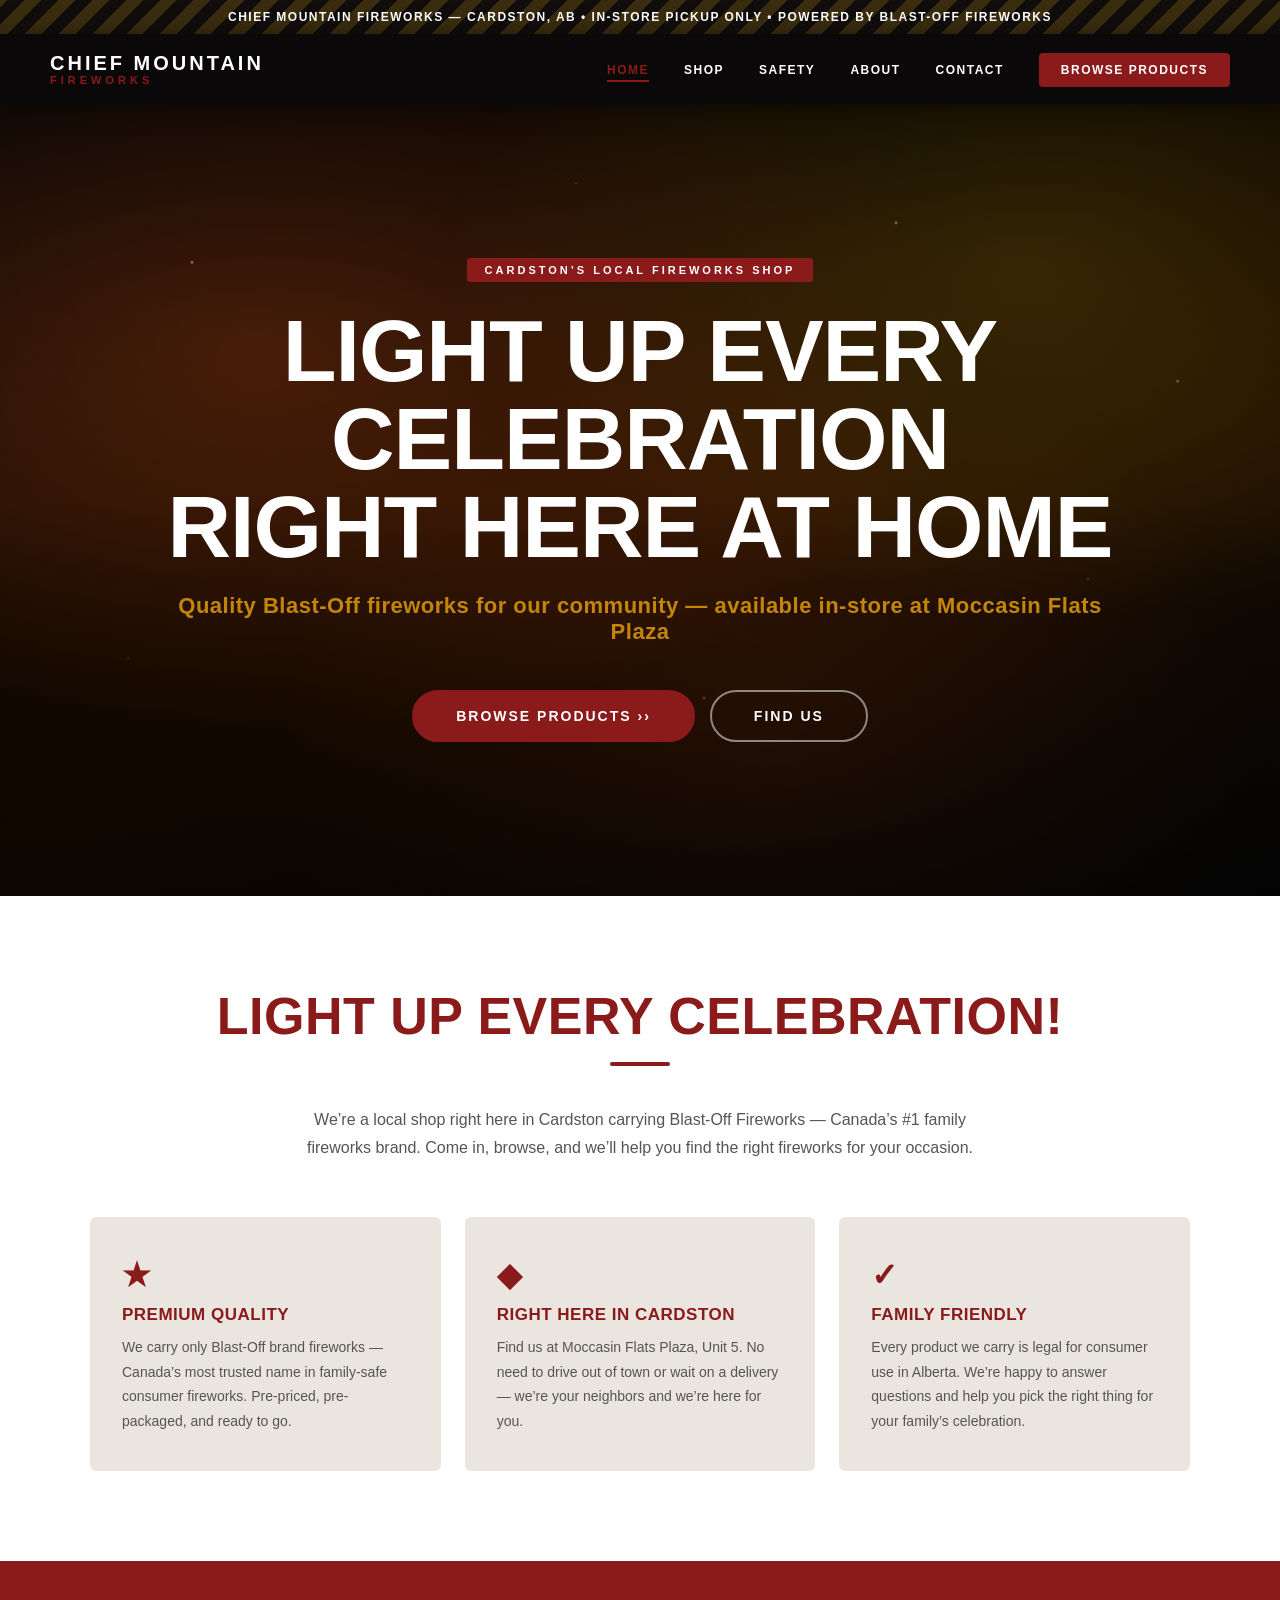
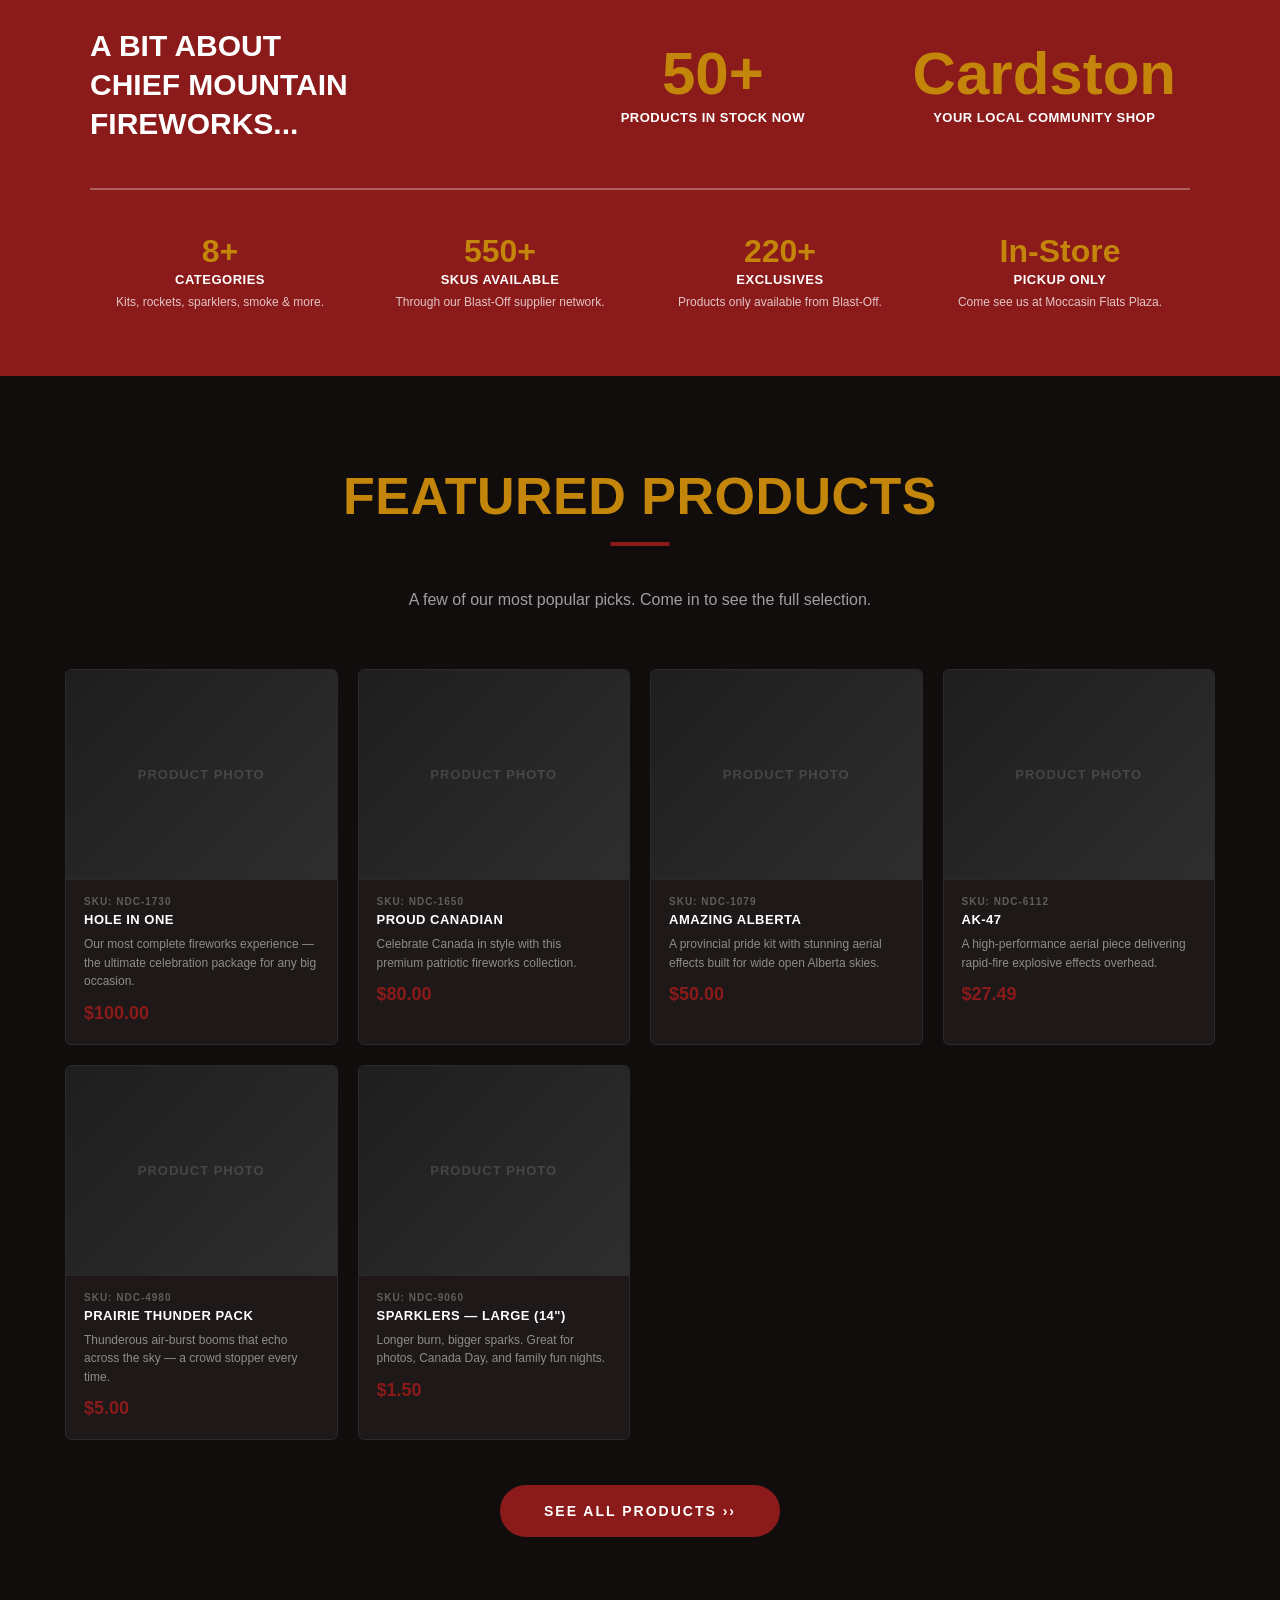
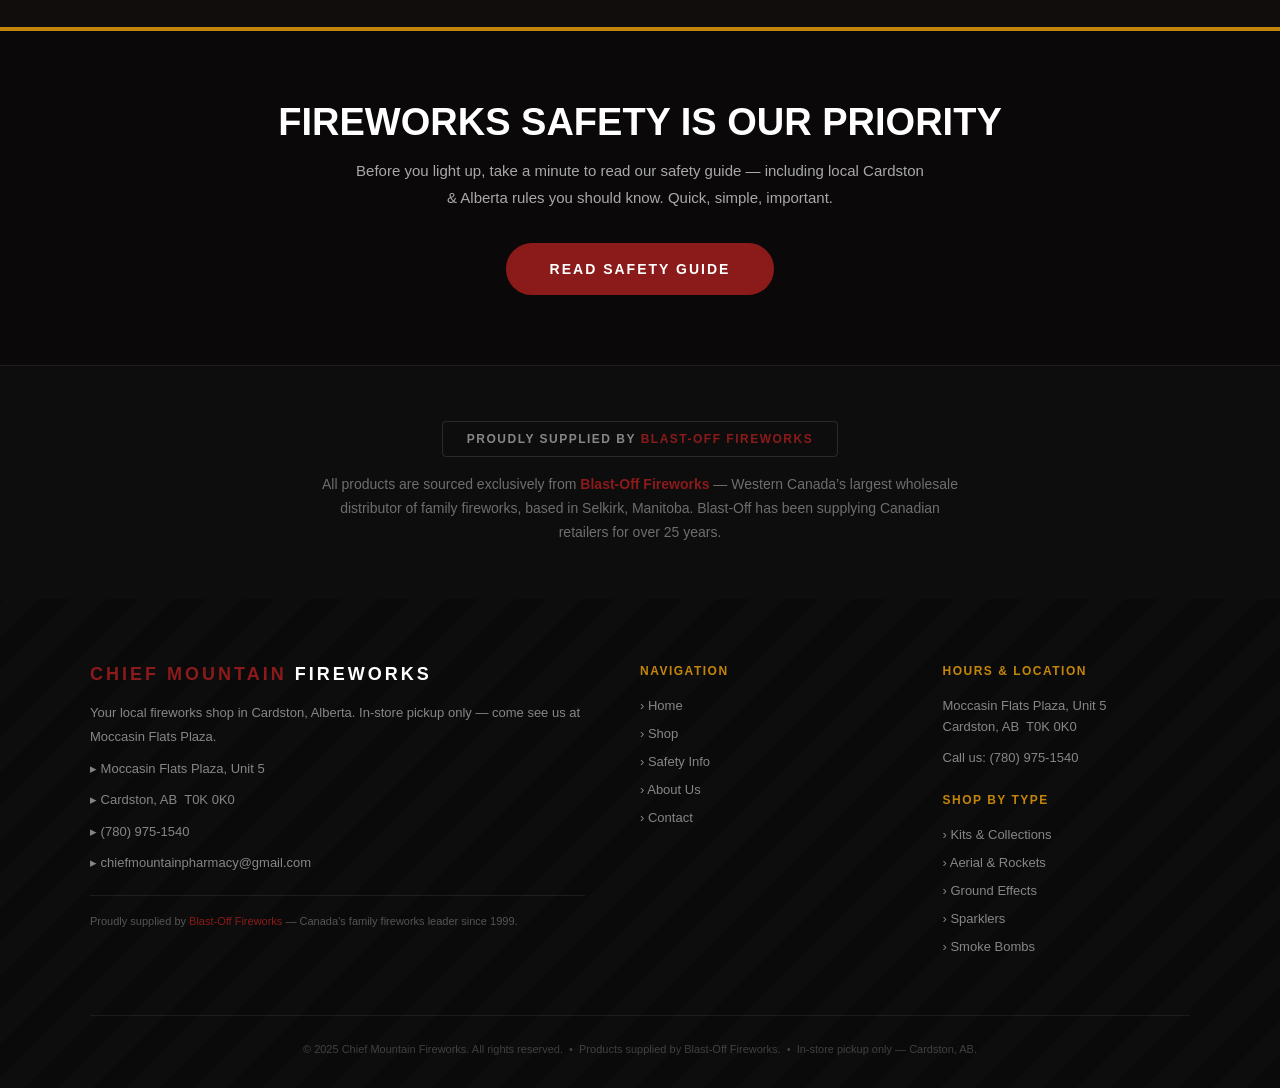
==== index.html @ e8ac5b17 "Add files via upload" ====
<!DOCTYPE html>
<html lang="en">
<head>
    <meta charset="UTF-8">
    <meta name="viewport" content="width=device-width, initial-scale=1.0">
    <title>Chief Mountain Fireworks &mdash; Cardston, AB</title>
    <link rel="stylesheet" href="style.css">
</head>
<body>

    <!-- ============================================================
         ANNOUNCEMENT BAR
         ============================================================ -->
    <div class="announcement-bar">
        Chief Mountain Fireworks &mdash; Cardston, AB &bull; In-Store Pickup Only &bull; Powered by Blast-Off Fireworks
    </div>

    <!-- ============================================================
         NAVIGATION
         ============================================================ -->
    <nav class="navbar">
        <a href="index.html" class="nav-logo">
            <span class="store-name">Chief Mountain</span>
            <span class="store-suffix">Fireworks</span>
        </a>
        <ul class="nav-links">
            <li><a href="index.html" class="active">Home</a></li>
            <li><a href="shop.html">Shop</a></li>
            <li><a href="safety.html">Safety</a></li>
            <li><a href="about.html">About</a></li>
            <li><a href="about.html#contact">Contact</a></li>
            <li><a href="shop.html" class="nav-cta">Browse Products</a></li>
        </ul>
        <button class="nav-hamburger" onclick="this.parentElement.querySelector('.nav-links').style.display = this.parentElement.querySelector('.nav-links').style.display === 'flex' ? 'none' : 'flex'">&#9776;</button>
    </nav>

    <!-- ============================================================
         HERO SECTION
         ============================================================ -->
    <section class="hero">
        <div class="hero-sparkles"></div>
        <div class="hero-content">
            <span class="hero-eyebrow">Cardston&rsquo;s Local Fireworks Shop</span>
            <h1>Light Up Every<br>Celebration<br>Right Here at Home</h1>
            <p class="subtitle">Quality Blast-Off fireworks for our community &mdash; available in-store at Moccasin Flats Plaza</p>
            <div class="hero-buttons">
                <a href="shop.html" class="btn-primary">Browse Products &rsaquo;&rsaquo;</a>
                <a href="about.html#contact" class="btn-outline">Find Us</a>
            </div>
        </div>
    </section>

    <!-- ============================================================
         FEATURES SECTION
         ============================================================ -->
    <section class="features">
        <h2 class="section-title orange">Light Up Every Celebration!</h2>
        <div class="divider-bar"></div>
        <p class="section-subtitle dark">
            We&rsquo;re a local shop right here in Cardston carrying Blast-Off Fireworks &mdash; Canada&rsquo;s #1 family fireworks brand.
            Come in, browse, and we&rsquo;ll help you find the right fireworks for your occasion.
        </p>
        <div class="features-grid">
            <div class="feature-card">
                <div class="feature-icon">&#9733;</div>
                <h3>Premium Quality</h3>
                <p>We carry only Blast-Off brand fireworks &mdash; Canada&rsquo;s most trusted name in family-safe consumer fireworks. Pre-priced, pre-packaged, and ready to go.</p>
            </div>
            <div class="feature-card">
                <div class="feature-icon">&#9670;</div>
                <h3>Right Here in Cardston</h3>
                <p>Find us at Moccasin Flats Plaza, Unit 5. No need to drive out of town or wait on a delivery &mdash; we&rsquo;re your neighbors and we&rsquo;re here for you.</p>
            </div>
            <div class="feature-card">
                <div class="feature-icon">&#10003;</div>
                <h3>Family Friendly</h3>
                <p>Every product we carry is legal for consumer use in Alberta. We&rsquo;re happy to answer questions and help you pick the right thing for your family&rsquo;s celebration.</p>
            </div>
        </div>
    </section>

    <!-- ============================================================
         STATS SECTION
         ============================================================ -->
    <section class="stats">
        <div class="stats-inner">
            <div class="stats-header">
                <h2>A bit about<br>Chief Mountain<br>Fireworks...</h2>
                <div class="stats-big">
                    <div class="number">50+</div>
                    <div class="label">Products In Stock Now</div>
                </div>
                <div class="stats-big">
                    <div class="number">Cardston</div>
                    <div class="label">Your Local Community Shop</div>
                </div>
            </div>
            <div class="stats-row">
                <div class="stat-item">
                    <div class="stat-number">8+</div>
                    <div class="stat-label">Categories</div>
                    <p>Kits, rockets, sparklers, smoke &amp; more.</p>
                </div>
                <div class="stat-item">
                    <div class="stat-number">550+</div>
                    <div class="stat-label">SKUs Available</div>
                    <p>Through our Blast-Off supplier network.</p>
                </div>
                <div class="stat-item">
                    <div class="stat-number">220+</div>
                    <div class="stat-label">Exclusives</div>
                    <p>Products only available from Blast-Off.</p>
                </div>
                <div class="stat-item">
                    <div class="stat-number">In-Store</div>
                    <div class="stat-label">Pickup Only</div>
                    <p>Come see us at Moccasin Flats Plaza.</p>
                </div>
            </div>
        </div>
    </section>

    <!-- ============================================================
         FEATURED PRODUCTS
         ============================================================ -->
    <section class="products-section">
        <h2 class="section-title yellow">Featured Products</h2>
        <div class="divider-bar" style="background: var(--orange);"></div>
        <p class="section-subtitle light">A few of our most popular picks. Come in to see the full selection.</p>

        <div class="products-grid">

            <div class="product-card">
                <div class="product-img-placeholder">Product Photo</div>
                <div class="product-info">
                    <div class="product-sku">SKU: NDC-1730</div>
                    <div class="product-name">Hole in One</div>
                    <div class="product-desc">Our most complete fireworks experience &mdash; the ultimate celebration package for any big occasion.</div>
                    <div class="product-price">$100.00</div>
                </div>
            </div>

            <div class="product-card">
                <div class="product-img-placeholder">Product Photo</div>
                <div class="product-info">
                    <div class="product-sku">SKU: NDC-1650</div>
                    <div class="product-name">Proud Canadian</div>
                    <div class="product-desc">Celebrate Canada in style with this premium patriotic fireworks collection.</div>
                    <div class="product-price">$80.00</div>
                </div>
            </div>

            <div class="product-card">
                <div class="product-img-placeholder">Product Photo</div>
                <div class="product-info">
                    <div class="product-sku">SKU: NDC-1079</div>
                    <div class="product-name">Amazing Alberta</div>
                    <div class="product-desc">A provincial pride kit with stunning aerial effects built for wide open Alberta skies.</div>
                    <div class="product-price">$50.00</div>
                </div>
            </div>

            <div class="product-card">
                <div class="product-img-placeholder">Product Photo</div>
                <div class="product-info">
                    <div class="product-sku">SKU: NDC-6112</div>
                    <div class="product-name">AK-47</div>
                    <div class="product-desc">A high-performance aerial piece delivering rapid-fire explosive effects overhead.</div>
                    <div class="product-price">$27.49</div>
                </div>
            </div>

            <div class="product-card">
                <div class="product-img-placeholder">Product Photo</div>
                <div class="product-info">
                    <div class="product-sku">SKU: NDC-4980</div>
                    <div class="product-name">Prairie Thunder Pack</div>
                    <div class="product-desc">Thunderous air-burst booms that echo across the sky &mdash; a crowd stopper every time.</div>
                    <div class="product-price">$5.00</div>
                </div>
            </div>

            <div class="product-card">
                <div class="product-img-placeholder">Product Photo</div>
                <div class="product-info">
                    <div class="product-sku">SKU: NDC-9060</div>
                    <div class="product-name">Sparklers &mdash; Large (14")</div>
                    <div class="product-desc">Longer burn, bigger sparks. Great for photos, Canada Day, and family fun nights.</div>
                    <div class="product-price">$1.50</div>
                </div>
            </div>

        </div>

        <a href="shop.html" class="btn-primary">See All Products &rsaquo;&rsaquo;</a>
    </section>

    <!-- ============================================================
         SAFETY STRIP
         ============================================================ -->
    <section class="safety-strip">
        <h2>Fireworks Safety Is Our Priority</h2>
        <p>Before you light up, take a minute to read our safety guide &mdash; including local Cardston &amp; Alberta rules you should know. Quick, simple, important.</p>
        <a href="safety.html" class="btn-primary">Read Safety Guide</a>
    </section>

    <!-- ============================================================
         SUPPLIER ATTRIBUTION
         ============================================================ -->
    <section class="supplier-section">
        <div class="supplier-badge">Proudly Supplied By <span>Blast-Off Fireworks</span></div>
        <p>
            All products are sourced exclusively from <a href="https://blastofffireworks.ca" target="_blank" rel="noopener">Blast-Off Fireworks</a> &mdash;
            Western Canada&rsquo;s largest wholesale distributor of family fireworks, based in Selkirk, Manitoba.
            Blast-Off has been supplying Canadian retailers for over 25 years.
        </p>
    </section>

    <!-- ============================================================
         FOOTER
         ============================================================ -->
    <footer>
        <div class="footer-grid">
            <div class="footer-brand">
                <a href="index.html" class="footer-logo"><span>Chief Mountain</span> Fireworks</a>
                <p>Your local fireworks shop in Cardston, Alberta. In-store pickup only &mdash; come see us at Moccasin Flats Plaza.</p>
                <p class="contact-line">&#x25B8; Moccasin Flats Plaza, Unit 5</p>
                <p class="contact-line">&#x25B8; Cardston, AB &nbsp;T0K 0K0</p>
                <p class="contact-line">&#x25B8; (780) 975-1540</p>
                <p class="contact-line">&#x25B8; chiefmountainpharmacy@gmail.com</p>
                <div class="footer-attribution">
                    Proudly supplied by <a href="https://blastofffireworks.ca" target="_blank" rel="noopener">Blast-Off Fireworks</a>
                    &mdash; Canada&rsquo;s family fireworks leader since 1999.
                </div>
            </div>
            <div class="footer-col">
                <h4>Navigation</h4>
                <ul>
                    <li><a href="index.html">&#x203A; Home</a></li>
                    <li><a href="shop.html">&#x203A; Shop</a></li>
                    <li><a href="safety.html">&#x203A; Safety Info</a></li>
                    <li><a href="about.html">&#x203A; About Us</a></li>
                    <li><a href="about.html#contact">&#x203A; Contact</a></li>
                </ul>
            </div>
            <div class="footer-col">
                <h4>Hours &amp; Location</h4>
                <p class="info-line">Moccasin Flats Plaza, Unit 5<br>Cardston, AB &nbsp;T0K 0K0</p>
                <p class="info-line" style="margin-top: 10px;">Call us: (780) 975-1540</p>
                <h4 style="margin-top: 24px;">Shop By Type</h4>
                <ul>
                    <li><a href="shop.html#kits">&#x203A; Kits &amp; Collections</a></li>
                    <li><a href="shop.html#aerials">&#x203A; Aerial &amp; Rockets</a></li>
                    <li><a href="shop.html#ground">&#x203A; Ground Effects</a></li>
                    <li><a href="shop.html#sparklers">&#x203A; Sparklers</a></li>
                    <li><a href="shop.html#smoke">&#x203A; Smoke Bombs</a></li>
                </ul>
            </div>
        </div>
        <div class="footer-bottom">
            &copy; 2025 Chief Mountain Fireworks. All rights reserved.
            &nbsp;&bull;&nbsp; Products supplied by Blast-Off Fireworks.
            &nbsp;&bull;&nbsp; In-store pickup only &mdash; Cardston, AB.
        </div>
    </footer>

</body>
</html>
---- style.css ----
/* ============================================
   FIREWORKS RETAIL WEBSITE — SHARED STYLES
   ============================================ */

* {
    margin: 0;
    padding: 0;
    box-sizing: border-box;
}

:root {
    --orange:      #8B1A1A;
    --orange-dark: #6B1414;
    --yellow:      #C4860A;
    --black:       #0A0808;
    --dark:        #110D0D;
    --dark-card:   #1E1818;
    --dark-mid:    #241C1C;
    --gray-light:  #EAE5DF;
    --gray-card:   #DDD8D0;
    --white:       #FFFFFF;
    --text-dark:   #222222;
    --text-muted:  rgba(255, 255, 255, 0.6);
}

body {
    font-family: 'Arial', 'Helvetica Neue', sans-serif;
    color: var(--text-dark);
    background: var(--white);
}

a { text-decoration: none; }

img { max-width: 100%; display: block; }


/* ============================================
   ANNOUNCEMENT BAR
   ============================================ */
.announcement-bar {
    background: var(--dark);
    background-image: repeating-linear-gradient(
        -45deg,
        transparent,
        transparent 12px,
        rgba(180, 140, 20, 0.25) 12px,
        rgba(180, 140, 20, 0.25) 24px
    );
    padding: 10px 20px;
    text-align: center;
    color: var(--white);
    font-size: 12px;
    font-weight: 700;
    letter-spacing: 1.5px;
    text-transform: uppercase;
}


/* ============================================
   NAVIGATION
   ============================================ */
.navbar {
    background: var(--black);
    padding: 18px 50px;
    display: flex;
    align-items: center;
    justify-content: space-between;
    position: sticky;
    top: 0;
    z-index: 1000;
    box-shadow: 0 2px 20px rgba(0,0,0,0.5);
}

.nav-logo {
    color: var(--white);
    font-size: 20px;
    font-weight: 900;
    letter-spacing: 3px;
    text-transform: uppercase;
    line-height: 1.1;
    display: flex;
    flex-direction: column;
}

.nav-logo .store-name   { color: var(--white); }
.nav-logo .store-suffix { color: var(--orange); font-size: 11px; letter-spacing: 4px; }

.nav-links {
    display: flex;
    list-style: none;
    gap: 35px;
    align-items: center;
}

.nav-links a {
    color: var(--white);
    font-size: 12px;
    font-weight: 700;
    letter-spacing: 1.5px;
    text-transform: uppercase;
    transition: color 0.2s;
    padding-bottom: 3px;
    border-bottom: 2px solid transparent;
}

.nav-links a:hover,
.nav-links a.active {
    color: var(--orange);
    border-bottom-color: var(--orange);
}

.nav-cta {
    background: var(--orange);
    color: var(--white) !important;
    padding: 10px 22px !important;
    border-radius: 4px !important;
    border-bottom: none !important;
}

.nav-cta:hover { background: var(--orange-dark); color: var(--white) !important; }

.nav-hamburger {
    display: none;
    color: var(--white);
    font-size: 24px;
    cursor: pointer;
    background: none;
    border: none;
}


/* ============================================
   HERO SECTION
   ============================================ */
.hero {
    min-height: 88vh;
    background:
        linear-gradient(to bottom, rgba(0,0,0,0.55) 0%, rgba(0,0,0,0.3) 50%, rgba(0,0,0,0.7) 100%),
        radial-gradient(ellipse at 20% 30%, rgba(232, 91, 27, 0.45) 0%, transparent 50%),
        radial-gradient(ellipse at 80% 20%, rgba(245, 197, 24, 0.3) 0%, transparent 40%),
        radial-gradient(ellipse at 60% 80%, rgba(232, 91, 27, 0.2) 0%, transparent 45%),
        linear-gradient(160deg, #0A0A0A 0%, #1f0e00 40%, #2a1200 60%, #0A0A0A 100%);
    display: flex;
    align-items: center;
    justify-content: center;
    text-align: center;
    padding: 80px 20px;
    position: relative;
    overflow: hidden;
}

.hero-sparkles {
    position: absolute;
    inset: 0;
    pointer-events: none;
    background-image:
        radial-gradient(circle 2px at 15% 20%, rgba(245,197,24,0.8) 0%, transparent 100%),
        radial-gradient(circle 1px at 30% 45%, rgba(255,255,255,0.6) 0%, transparent 100%),
        radial-gradient(circle 2px at 70% 15%, rgba(245,197,24,0.7) 0%, transparent 100%),
        radial-gradient(circle 1px at 85% 60%, rgba(255,255,255,0.5) 0%, transparent 100%),
        radial-gradient(circle 2px at 55% 75%, rgba(232,91,27,0.6) 0%, transparent 100%),
        radial-gradient(circle 1px at 10% 70%, rgba(245,197,24,0.5) 0%, transparent 100%),
        radial-gradient(circle 2px at 92% 35%, rgba(255,255,255,0.4) 0%, transparent 100%),
        radial-gradient(circle 1px at 45% 10%, rgba(232,91,27,0.7) 0%, transparent 100%);
}

.hero-content {
    position: relative;
    z-index: 1;
    max-width: 950px;
}

.hero-eyebrow {
    display: inline-block;
    background: var(--orange);
    color: var(--white);
    font-size: 11px;
    font-weight: 800;
    letter-spacing: 3px;
    text-transform: uppercase;
    padding: 6px 18px;
    border-radius: 3px;
    margin-bottom: 25px;
}

.hero-content h1 {
    font-size: clamp(38px, 8vw, 88px);
    font-weight: 900;
    color: var(--white);
    text-transform: uppercase;
    line-height: 1.0;
    letter-spacing: -1px;
    margin-bottom: 22px;
}

.hero-content .subtitle {
    font-size: clamp(16px, 2.5vw, 22px);
    color: var(--yellow);
    font-weight: 700;
    margin-bottom: 45px;
    letter-spacing: 0.5px;
}

.hero-buttons {
    display: flex;
    gap: 15px;
    justify-content: center;
    flex-wrap: wrap;
}

.btn-primary {
    display: inline-block;
    background: var(--orange);
    color: var(--white);
    padding: 16px 42px;
    border-radius: 50px;
    font-size: 14px;
    font-weight: 800;
    letter-spacing: 2px;
    text-transform: uppercase;
    transition: background 0.2s, transform 0.15s;
    border: 2px solid var(--orange);
}

.btn-primary:hover {
    background: var(--orange-dark);
    border-color: var(--orange-dark);
    transform: translateY(-2px);
}

.btn-outline {
    display: inline-block;
    background: transparent;
    color: var(--white);
    padding: 16px 42px;
    border-radius: 50px;
    border: 2px solid rgba(255,255,255,0.5);
    font-size: 14px;
    font-weight: 800;
    letter-spacing: 2px;
    text-transform: uppercase;
    transition: all 0.2s;
}

.btn-outline:hover {
    background: var(--white);
    color: var(--black);
    border-color: var(--white);
    transform: translateY(-2px);
}

.btn-outline-orange {
    display: inline-block;
    background: transparent;
    color: var(--orange);
    padding: 14px 36px;
    border-radius: 50px;
    border: 2px solid var(--orange);
    font-size: 14px;
    font-weight: 800;
    letter-spacing: 2px;
    text-transform: uppercase;
    transition: all 0.2s;
}

.btn-outline-orange:hover {
    background: var(--orange);
    color: var(--white);
    transform: translateY(-2px);
}


/* ============================================
   SECTION UTILITIES
   ============================================ */
.section-title {
    font-size: clamp(28px, 5vw, 52px);
    font-weight: 900;
    text-transform: uppercase;
    letter-spacing: 0.5px;
    margin-bottom: 14px;
}

.section-title.orange { color: var(--orange); }
.section-title.yellow { color: var(--yellow); }
.section-title.white  { color: var(--white); }

.section-subtitle {
    font-size: 16px;
    line-height: 1.75;
    max-width: 720px;
    margin: 0 auto 55px;
}

.section-subtitle.dark  { color: #555; }
.section-subtitle.light { color: var(--text-muted); }

.text-center { text-align: center; }

.divider-bar {
    width: 60px;
    height: 4px;
    background: var(--orange);
    margin: 16px auto 40px;
    border-radius: 2px;
}


/* ============================================
   FEATURES SECTION
   ============================================ */
.features {
    padding: 90px 50px;
    background: var(--white);
    text-align: center;
}

.features-grid {
    display: grid;
    grid-template-columns: repeat(auto-fit, minmax(280px, 1fr));
    gap: 24px;
    max-width: 1100px;
    margin: 0 auto;
}

.feature-card {
    background: var(--gray-light);
    border-radius: 6px;
    padding: 38px 32px;
    text-align: left;
    border-top: 4px solid transparent;
    transition: border-color 0.2s, transform 0.2s;
}

.feature-card:hover {
    border-top-color: var(--orange);
    transform: translateY(-4px);
}

.feature-icon {
    font-size: 32px;
    font-weight: 900;
    color: var(--orange);
    margin-bottom: 14px;
    line-height: 1;
}

.feature-card h3 {
    font-size: 17px;
    font-weight: 800;
    color: var(--orange);
    text-transform: uppercase;
    letter-spacing: 0.5px;
    margin-bottom: 10px;
}

.feature-card p {
    font-size: 14px;
    color: #555;
    line-height: 1.75;
}


/* ============================================
   STATS SECTION
   ============================================ */
.stats {
    background: var(--orange);
    padding: 65px 50px;
}

.stats-inner {
    max-width: 1100px;
    margin: 0 auto;
}

.stats-header {
    display: grid;
    grid-template-columns: 1.5fr 1fr 1fr;
    gap: 40px;
    align-items: center;
    margin-bottom: 45px;
    padding-bottom: 45px;
    border-bottom: 2px solid rgba(255,255,255,0.3);
}

.stats-header h2 {
    font-size: clamp(22px, 3vw, 30px);
    font-weight: 900;
    color: var(--white);
    text-transform: uppercase;
    line-height: 1.3;
}

.stats-big { text-align: center; }

.stats-big .number {
    font-size: clamp(40px, 5vw, 60px);
    font-weight: 900;
    color: var(--yellow);
    line-height: 1;
}

.stats-big .label {
    font-size: 13px;
    color: var(--white);
    font-weight: 600;
    margin-top: 6px;
    text-transform: uppercase;
    letter-spacing: 0.5px;
}

.stats-row {
    display: grid;
    grid-template-columns: repeat(4, 1fr);
    gap: 20px;
    text-align: center;
}

.stat-item .stat-number {
    font-size: clamp(22px, 3vw, 32px);
    font-weight: 900;
    color: var(--yellow);
    line-height: 1;
}

.stat-item .stat-label {
    font-size: 13px;
    color: var(--white);
    font-weight: 800;
    margin: 5px 0 6px;
    text-transform: uppercase;
    letter-spacing: 0.5px;
}

.stat-item p {
    font-size: 12px;
    color: rgba(255,255,255,0.75);
    line-height: 1.5;
}


/* ============================================
   PRODUCT CARDS (shared — home + shop)
   ============================================ */
.products-section {
    background: var(--dark);
    padding: 90px 50px;
    text-align: center;
}

.products-grid {
    display: grid;
    grid-template-columns: repeat(auto-fill, minmax(220px, 1fr));
    gap: 20px;
    max-width: 1150px;
    margin: 0 auto 45px;
    text-align: left;
}

.product-card {
    background: var(--dark-card);
    border-radius: 6px;
    overflow: hidden;
    border: 1px solid #2a2a2a;
    transition: transform 0.2s, border-color 0.2s;
}

.product-card:hover {
    transform: translateY(-5px);
    border-color: var(--orange);
}

.product-img-placeholder {
    height: 210px;
    background: linear-gradient(135deg, #1e1e1e 0%, #2e2e2e 100%);
    display: flex;
    align-items: center;
    justify-content: center;
    color: rgba(255,255,255,0.15);
    font-size: 13px;
    font-weight: 700;
    letter-spacing: 1px;
    text-transform: uppercase;
    border-bottom: 1px solid #2a2a2a;
}

/* When an actual <img> is inside a product card */
.product-card img {
    width: 100%;
    height: 210px;
    object-fit: cover;
}

.product-info {
    padding: 16px 18px 20px;
}

.product-sku {
    font-size: 10px;
    font-weight: 700;
    color: rgba(255,255,255,0.3);
    letter-spacing: 1px;
    text-transform: uppercase;
    margin-bottom: 5px;
}

.product-name {
    font-size: 13px;
    font-weight: 800;
    color: var(--white);
    text-transform: uppercase;
    letter-spacing: 0.5px;
    margin-bottom: 6px;
    line-height: 1.3;
}

.product-desc {
    font-size: 12px;
    color: rgba(255,255,255,0.5);
    margin-bottom: 12px;
    line-height: 1.55;
}

.product-price {
    font-size: 18px;
    font-weight: 900;
    color: var(--orange);
}

.product-tag {
    display: inline-block;
    background: var(--yellow);
    color: var(--black);
    font-size: 9px;
    font-weight: 800;
    letter-spacing: 1px;
    text-transform: uppercase;
    padding: 3px 8px;
    border-radius: 3px;
    margin-bottom: 8px;
}


/* ============================================
   CATEGORY FILTER (Shop page)
   ============================================ */
.shop-hero {
    background: var(--dark);
    padding: 60px 50px 40px;
    text-align: center;
    border-bottom: 3px solid var(--orange);
}

.category-tabs {
    display: flex;
    flex-wrap: wrap;
    gap: 10px;
    justify-content: center;
    padding: 30px 50px;
    background: var(--black);
    border-bottom: 1px solid #222;
}

.cat-tab {
    background: #1a1a1a;
    color: rgba(255,255,255,0.7);
    border: 1px solid #333;
    padding: 9px 22px;
    border-radius: 4px;
    font-size: 12px;
    font-weight: 700;
    letter-spacing: 1px;
    text-transform: uppercase;
    cursor: pointer;
    transition: all 0.2s;
}

.cat-tab:hover,
.cat-tab.active {
    background: var(--orange);
    color: var(--white);
    border-color: var(--orange);
}

.shop-grid-section {
    background: var(--dark);
    padding: 50px;
    min-height: 60vh;
}

.category-heading {
    color: var(--yellow);
    font-size: 18px;
    font-weight: 900;
    text-transform: uppercase;
    letter-spacing: 2px;
    margin-bottom: 24px;
    margin-top: 50px;
    padding-bottom: 10px;
    border-bottom: 2px solid #2a2a2a;
}

.category-heading:first-child { margin-top: 0; }

.stock-note {
    font-size: 11px;
    color: rgba(255,255,255,0.3);
    font-weight: 600;
    letter-spacing: 1px;
    text-transform: uppercase;
    margin-left: 12px;
}


/* ============================================
   SAFETY PAGE
   ============================================ */
.page-hero {
    background: var(--dark);
    padding: 70px 50px;
    text-align: center;
    border-bottom: 4px solid var(--yellow);
}

.safety-section {
    padding: 80px 50px;
    background: var(--white);
}

.safety-inner {
    max-width: 900px;
    margin: 0 auto;
}

.safety-intro {
    font-size: 17px;
    color: #444;
    line-height: 1.8;
    margin-bottom: 55px;
    text-align: center;
}

.safety-grid {
    display: grid;
    grid-template-columns: repeat(auto-fit, minmax(260px, 1fr));
    gap: 28px;
    margin-bottom: 55px;
}

.safety-card {
    border-left: 4px solid var(--orange);
    padding: 24px 24px 24px 28px;
    background: #fafafa;
    border-radius: 0 6px 6px 0;
}

.safety-card h3 {
    font-size: 16px;
    font-weight: 800;
    color: var(--orange);
    text-transform: uppercase;
    letter-spacing: 0.5px;
    margin-bottom: 10px;
}

.safety-card p,
.safety-card ul {
    font-size: 14px;
    color: #444;
    line-height: 1.75;
}

.safety-card ul {
    padding-left: 18px;
}

.safety-card ul li { margin-bottom: 5px; }

.warning-box {
    background: #fff3e0;
    border: 2px solid var(--orange);
    border-radius: 6px;
    padding: 28px 30px;
    margin-bottom: 40px;
}

.warning-box h3 {
    font-size: 16px;
    font-weight: 800;
    color: var(--orange);
    text-transform: uppercase;
    letter-spacing: 1px;
    margin-bottom: 12px;
}

.warning-box p, .warning-box ul {
    font-size: 14px;
    color: #333;
    line-height: 1.75;
}

.warning-box ul { padding-left: 18px; }
.warning-box ul li { margin-bottom: 5px; }

.supplier-credit-box {
    background: var(--dark);
    border-radius: 6px;
    padding: 30px;
    text-align: center;
    margin-top: 50px;
}

.supplier-credit-box p {
    color: rgba(255,255,255,0.6);
    font-size: 13px;
    line-height: 1.7;
}

.supplier-credit-box a {
    color: var(--orange);
    font-weight: 700;
}


/* ============================================
   ABOUT + CONTACT PAGE
   ============================================ */
.about-section {
    padding: 90px 50px;
    background: var(--white);
}

.about-inner {
    max-width: 1050px;
    margin: 0 auto;
}

.about-grid {
    display: grid;
    grid-template-columns: 1fr 1fr;
    gap: 70px;
    align-items: center;
    margin-bottom: 70px;
}

.about-text h2 {
    font-size: clamp(24px, 4vw, 38px);
    font-weight: 900;
    color: var(--orange);
    text-transform: uppercase;
    margin-bottom: 20px;
    line-height: 1.2;
}

.about-text p {
    font-size: 15px;
    color: #444;
    line-height: 1.85;
    margin-bottom: 16px;
}

.about-img-placeholder {
    height: 380px;
    background: linear-gradient(135deg, #111 0%, #1e1e1e 100%);
    border-radius: 8px;
    display: flex;
    align-items: center;
    justify-content: center;
    color: rgba(255,255,255,0.15);
    font-size: 13px;
    font-weight: 700;
    letter-spacing: 1px;
    text-transform: uppercase;
    text-align: center;
    padding: 20px;
}

.values-grid {
    display: grid;
    grid-template-columns: repeat(auto-fit, minmax(220px, 1fr));
    gap: 24px;
    margin-top: 20px;
}

.value-item {
    border-top: 3px solid var(--orange);
    padding-top: 20px;
}

.value-item h4 {
    font-size: 14px;
    font-weight: 800;
    color: var(--text-dark);
    text-transform: uppercase;
    letter-spacing: 0.5px;
    margin-bottom: 8px;
}

.value-item p {
    font-size: 13px;
    color: #666;
    line-height: 1.7;
}

/* Contact section */
.contact-section {
    padding: 90px 50px;
    background: var(--gray-light);
}

.contact-inner {
    max-width: 1050px;
    margin: 0 auto;
}

.contact-grid {
    display: grid;
    grid-template-columns: 1fr 1.3fr;
    gap: 70px;
}

.contact-info h2 {
    font-size: clamp(24px, 4vw, 36px);
    font-weight: 900;
    color: var(--orange);
    text-transform: uppercase;
    margin-bottom: 25px;
}

.contact-detail {
    margin-bottom: 22px;
}

.contact-detail .label {
    font-size: 11px;
    font-weight: 800;
    color: #888;
    text-transform: uppercase;
    letter-spacing: 1.5px;
    margin-bottom: 4px;
}

.contact-detail .value {
    font-size: 16px;
    font-weight: 700;
    color: var(--text-dark);
    line-height: 1.5;
}

.contact-form {
    background: var(--white);
    padding: 40px;
    border-radius: 8px;
    box-shadow: 0 4px 30px rgba(0,0,0,0.08);
}

.contact-form h3 {
    font-size: 20px;
    font-weight: 900;
    color: var(--text-dark);
    text-transform: uppercase;
    letter-spacing: 1px;
    margin-bottom: 28px;
}

.form-group {
    margin-bottom: 20px;
}

.form-group label {
    display: block;
    font-size: 12px;
    font-weight: 700;
    color: #555;
    text-transform: uppercase;
    letter-spacing: 1px;
    margin-bottom: 7px;
}

.form-group input,
.form-group select,
.form-group textarea {
    width: 100%;
    padding: 12px 16px;
    border: 1px solid #ddd;
    border-radius: 4px;
    font-size: 14px;
    font-family: inherit;
    color: var(--text-dark);
    transition: border-color 0.2s;
    background: #fafafa;
}

.form-group input:focus,
.form-group select:focus,
.form-group textarea:focus {
    outline: none;
    border-color: var(--orange);
    background: var(--white);
}

.form-group textarea { resize: vertical; min-height: 120px; }

.form-row {
    display: grid;
    grid-template-columns: 1fr 1fr;
    gap: 16px;
}

.form-submit {
    width: 100%;
    background: var(--orange);
    color: var(--white);
    border: none;
    padding: 15px;
    border-radius: 4px;
    font-size: 14px;
    font-weight: 800;
    letter-spacing: 2px;
    text-transform: uppercase;
    cursor: pointer;
    transition: background 0.2s;
}

.form-submit:hover { background: var(--orange-dark); }


/* ============================================
   SAFETY TEASER STRIP
   ============================================ */
.safety-strip {
    background: var(--black);
    padding: 70px 50px;
    text-align: center;
    border-top: 4px solid var(--yellow);
}

.safety-strip h2 {
    font-size: clamp(22px, 4vw, 38px);
    font-weight: 900;
    color: var(--white);
    text-transform: uppercase;
    margin-bottom: 14px;
}

.safety-strip p {
    font-size: 15px;
    color: rgba(255,255,255,0.65);
    max-width: 580px;
    margin: 0 auto 32px;
    line-height: 1.75;
}


/* ============================================
   SUPPLIER SECTION
   ============================================ */
.supplier-section {
    background: #0D0D0D;
    padding: 55px 50px;
    text-align: center;
    border-top: 1px solid #1e1e1e;
}

.supplier-section p {
    font-size: 14px;
    color: rgba(255,255,255,0.4);
    line-height: 1.7;
    max-width: 650px;
    margin: 0 auto;
}

.supplier-section a { color: var(--orange); font-weight: 700; }

.supplier-badge {
    display: inline-block;
    border: 1px solid rgba(255,255,255,0.12);
    padding: 10px 24px;
    border-radius: 4px;
    font-size: 12px;
    font-weight: 700;
    color: rgba(255,255,255,0.5);
    letter-spacing: 1.5px;
    text-transform: uppercase;
    margin-bottom: 16px;
}

.supplier-badge span { color: var(--orange); }


/* ============================================
   FOOTER
   ============================================ */
footer {
    background: #0A0A0A;
    background-image: repeating-linear-gradient(
        -45deg,
        transparent,
        transparent 24px,
        rgba(255,255,255,0.012) 24px,
        rgba(255,255,255,0.012) 48px
    );
    padding: 65px 50px 28px;
    color: var(--white);
}

.footer-grid {
    display: grid;
    grid-template-columns: 2fr 1fr 1fr;
    gap: 55px;
    max-width: 1100px;
    margin: 0 auto 50px;
}

.footer-logo {
    font-size: 18px;
    font-weight: 900;
    letter-spacing: 3px;
    text-transform: uppercase;
    margin-bottom: 16px;
    display: block;
    color: var(--white);
}

.footer-logo span { color: var(--orange); }

.footer-brand p {
    font-size: 13px;
    color: rgba(255,255,255,0.5);
    line-height: 1.85;
    margin-bottom: 8px;
}

.footer-brand .contact-line {
    font-size: 13px;
    color: rgba(255,255,255,0.5);
    margin-bottom: 7px;
}

.footer-attribution {
    font-size: 11px;
    color: rgba(255,255,255,0.3);
    border-top: 1px solid rgba(255,255,255,0.08);
    padding-top: 16px;
    margin-top: 20px;
    line-height: 1.7;
}

.footer-attribution a { color: var(--orange); }

.footer-col h4 {
    font-size: 12px;
    font-weight: 800;
    color: var(--yellow);
    text-transform: uppercase;
    letter-spacing: 1.5px;
    margin-bottom: 18px;
}

.footer-col ul { list-style: none; }

.footer-col ul li { margin-bottom: 10px; }

.footer-col ul li a {
    font-size: 13px;
    color: rgba(255,255,255,0.5);
    transition: color 0.2s;
}

.footer-col ul li a:hover { color: var(--orange); }

.footer-col .info-line {
    font-size: 13px;
    color: rgba(255,255,255,0.5);
    margin-bottom: 8px;
    line-height: 1.6;
}

.footer-bottom {
    text-align: center;
    font-size: 11px;
    color: rgba(255,255,255,0.22);
    border-top: 1px solid rgba(255,255,255,0.07);
    padding-top: 24px;
    max-width: 1100px;
    margin: 0 auto;
    line-height: 1.8;
}


/* ============================================
   RESPONSIVE
   ============================================ */
@media (max-width: 900px) {
    .navbar { padding: 16px 24px; }
    .nav-links { display: none; }
    .nav-hamburger { display: block; }

    .hero { min-height: 75vh; padding: 60px 24px; }

    .features { padding: 60px 24px; }

    .stats { padding: 50px 24px; }
    .stats-header { grid-template-columns: 1fr; text-align: center; }
    .stats-row { grid-template-columns: repeat(2, 1fr); }

    .products-section { padding: 60px 24px; }
    .products-grid { grid-template-columns: repeat(auto-fill, minmax(160px, 1fr)); }

    .shop-hero { padding: 50px 24px 30px; }
    .category-tabs { padding: 20px 24px; }
    .shop-grid-section { padding: 30px 24px; }

    .about-grid { grid-template-columns: 1fr; gap: 40px; }
    .about-img-placeholder { height: 260px; }
    .about-section { padding: 60px 24px; }

    .contact-grid { grid-template-columns: 1fr; gap: 40px; }
    .contact-section { padding: 60px 24px; }
    .form-row { grid-template-columns: 1fr; }

    .safety-section { padding: 60px 24px; }
    .page-hero { padding: 50px 24px; }

    .safety-strip { padding: 50px 24px; }
    .supplier-section { padding: 40px 24px; }

    footer { padding: 50px 24px 24px; }
    .footer-grid { grid-template-columns: 1fr; gap: 35px; }
}

@media (max-width: 480px) {
    .hero-content h1 { font-size: 34px; }
    .hero-buttons { flex-direction: column; align-items: center; }
    .products-grid { grid-template-columns: repeat(2, 1fr); gap: 12px; }
    .product-img-placeholder { height: 160px; }
}
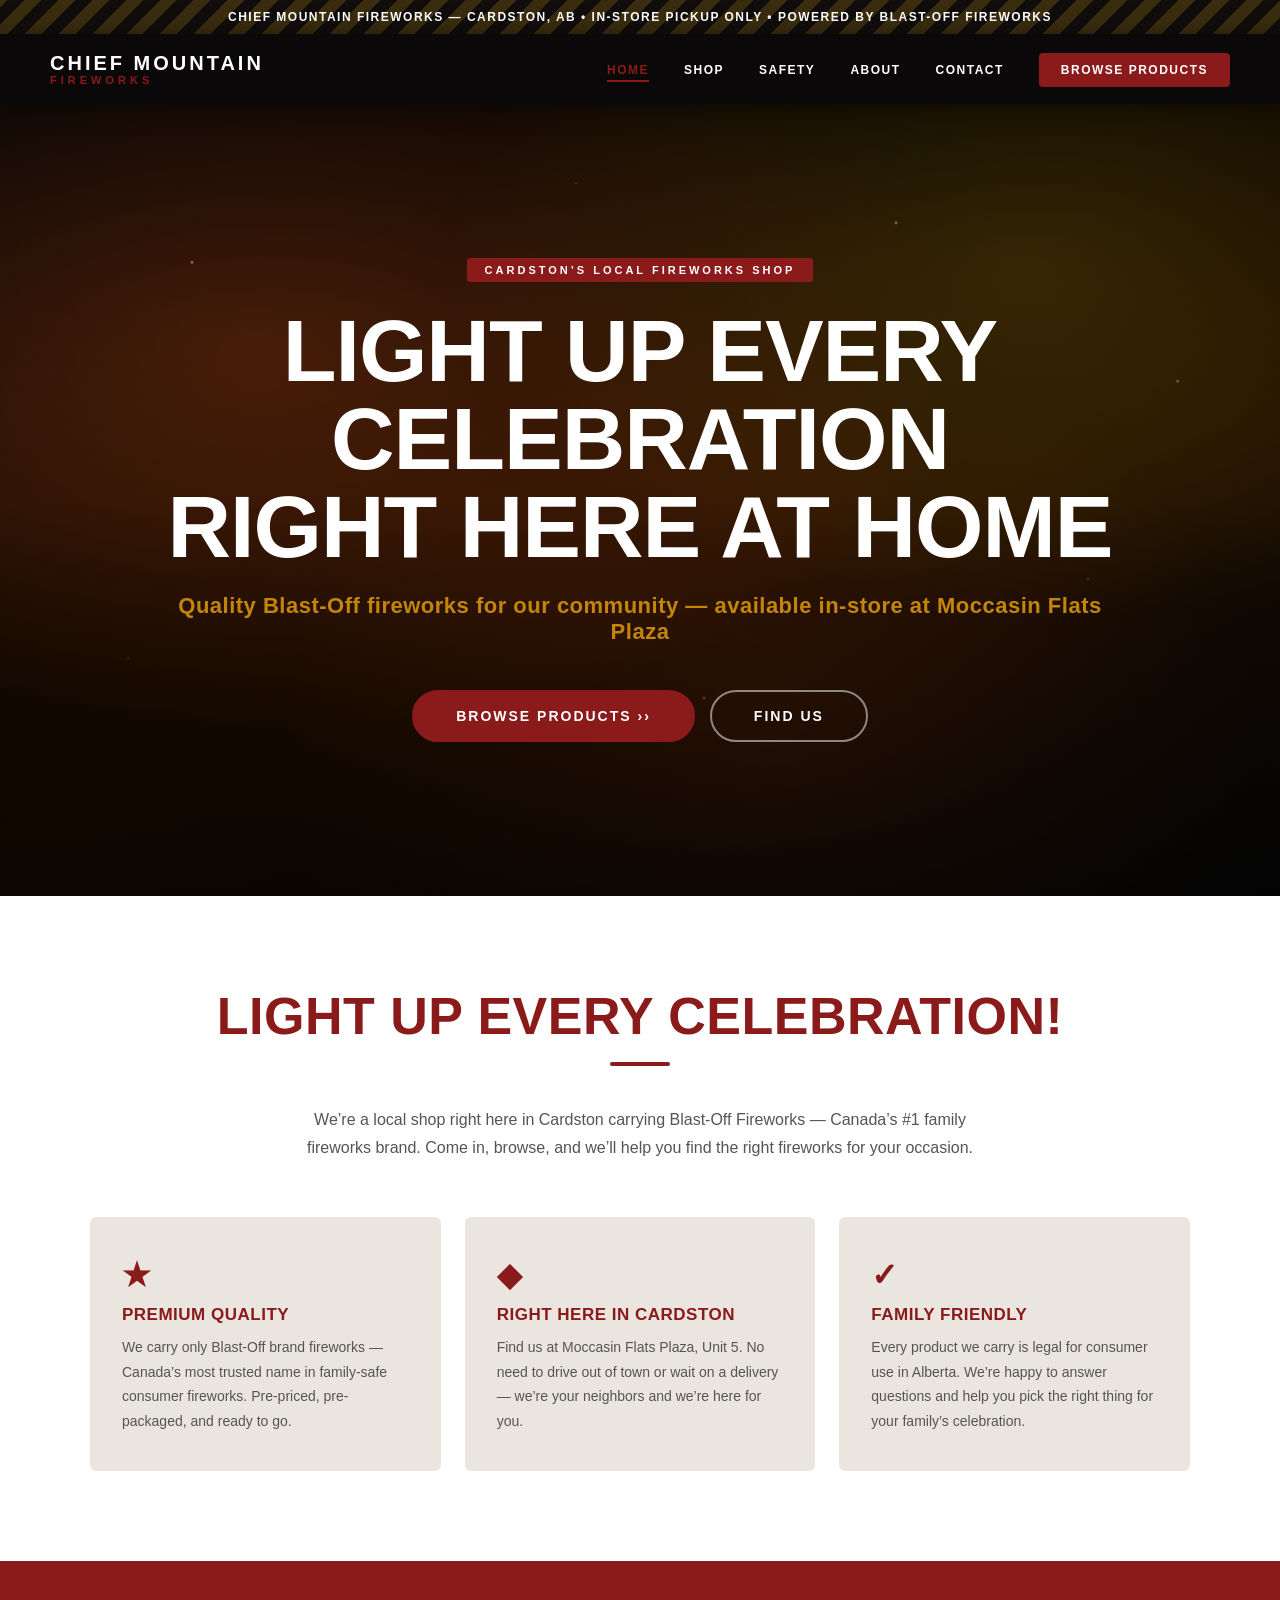
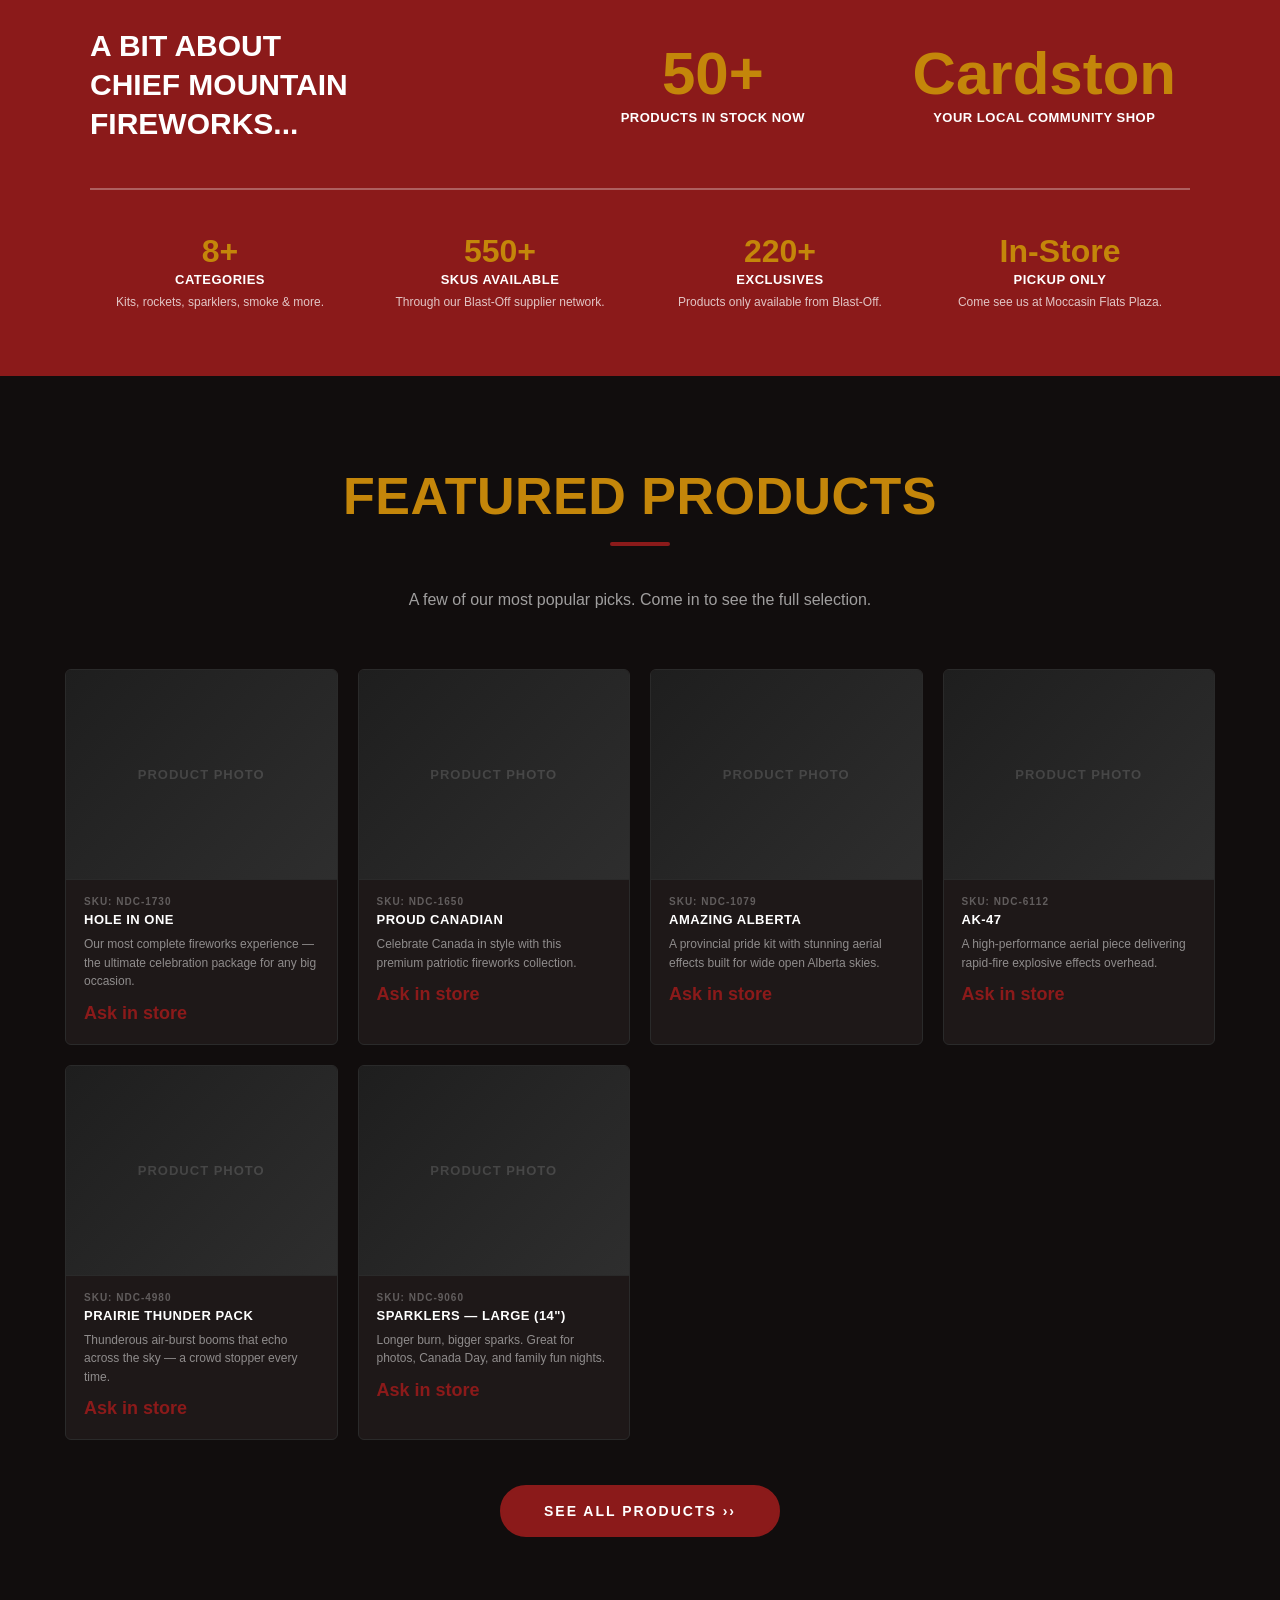
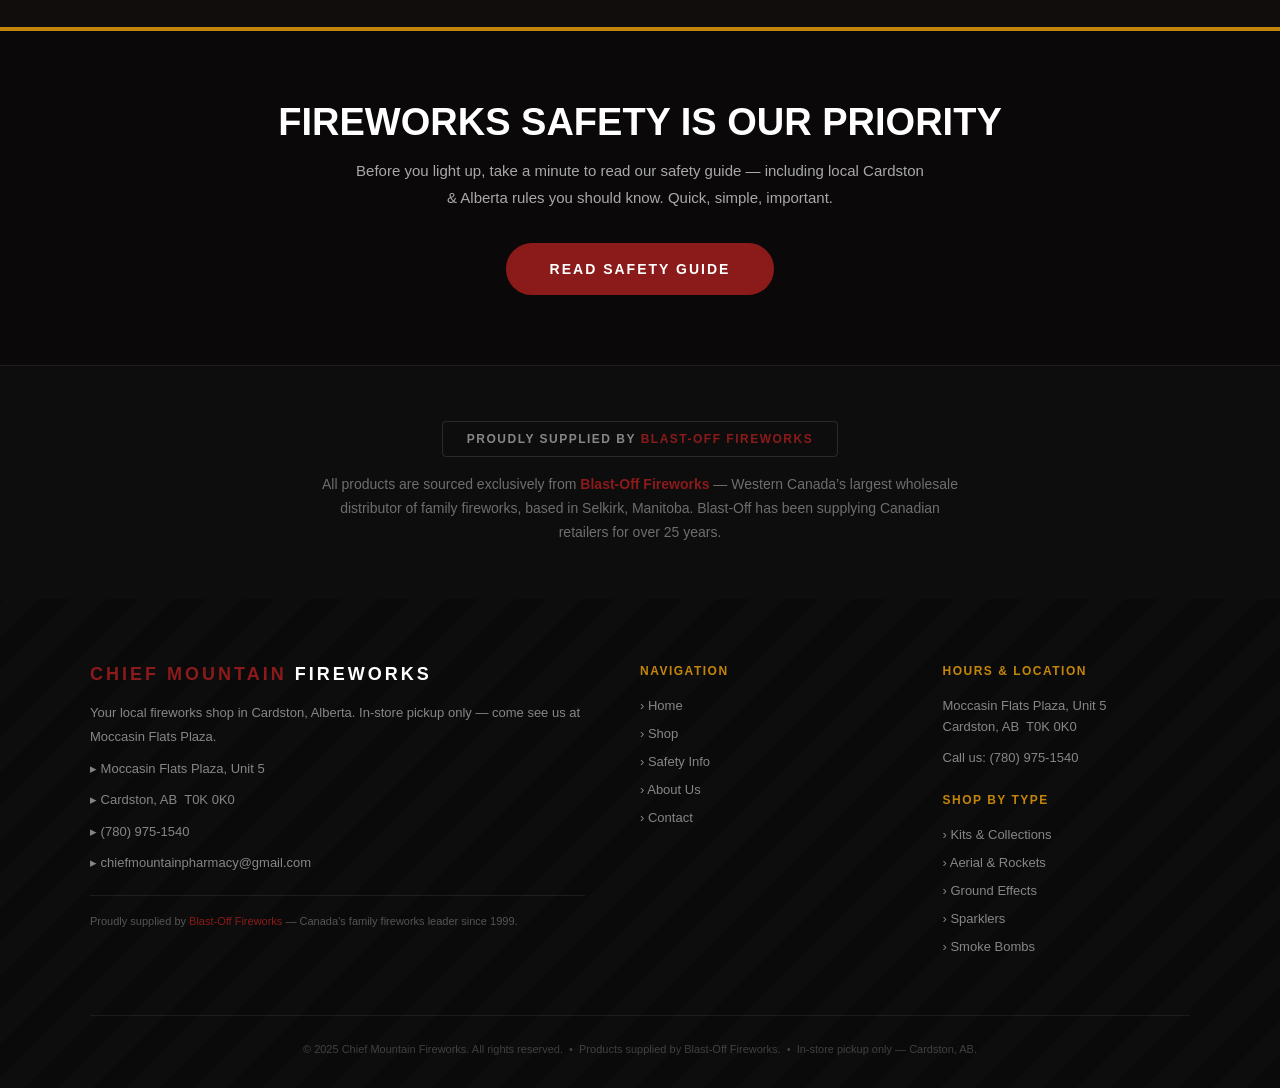
==== commit 71a53133: "Add files via upload" ====
--- a/index.html
+++ b/index.html
@@ -130,65 +130,65 @@
 
         <div class="products-grid">
 
-            <div class="product-card">
+            <a href="product.html?id=1730" class="product-card">
                 <div class="product-img-placeholder">Product Photo</div>
                 <div class="product-info">
                     <div class="product-sku">SKU: NDC-1730</div>
                     <div class="product-name">Hole in One</div>
                     <div class="product-desc">Our most complete fireworks experience &mdash; the ultimate celebration package for any big occasion.</div>
-                    <div class="product-price">$100.00</div>
-                </div>
-            </div>
-
-            <div class="product-card">
+                    <div class="product-price">Ask in store</div>
+                </div>
+            </a>
+
+            <a href="product.html?id=1650" class="product-card">
                 <div class="product-img-placeholder">Product Photo</div>
                 <div class="product-info">
                     <div class="product-sku">SKU: NDC-1650</div>
                     <div class="product-name">Proud Canadian</div>
                     <div class="product-desc">Celebrate Canada in style with this premium patriotic fireworks collection.</div>
-                    <div class="product-price">$80.00</div>
-                </div>
-            </div>
-
-            <div class="product-card">
+                    <div class="product-price">Ask in store</div>
+                </div>
+            </a>
+
+            <a href="product.html?id=1079" class="product-card">
                 <div class="product-img-placeholder">Product Photo</div>
                 <div class="product-info">
                     <div class="product-sku">SKU: NDC-1079</div>
                     <div class="product-name">Amazing Alberta</div>
                     <div class="product-desc">A provincial pride kit with stunning aerial effects built for wide open Alberta skies.</div>
-                    <div class="product-price">$50.00</div>
-                </div>
-            </div>
-
-            <div class="product-card">
+                    <div class="product-price">Ask in store</div>
+                </div>
+            </a>
+
+            <a href="product.html?id=6112" class="product-card">
                 <div class="product-img-placeholder">Product Photo</div>
                 <div class="product-info">
                     <div class="product-sku">SKU: NDC-6112</div>
                     <div class="product-name">AK-47</div>
                     <div class="product-desc">A high-performance aerial piece delivering rapid-fire explosive effects overhead.</div>
-                    <div class="product-price">$27.49</div>
-                </div>
-            </div>
-
-            <div class="product-card">
+                    <div class="product-price">Ask in store</div>
+                </div>
+            </a>
+
+            <a href="product.html?id=4980" class="product-card">
                 <div class="product-img-placeholder">Product Photo</div>
                 <div class="product-info">
                     <div class="product-sku">SKU: NDC-4980</div>
                     <div class="product-name">Prairie Thunder Pack</div>
                     <div class="product-desc">Thunderous air-burst booms that echo across the sky &mdash; a crowd stopper every time.</div>
-                    <div class="product-price">$5.00</div>
-                </div>
-            </div>
-
-            <div class="product-card">
+                    <div class="product-price">Ask in store</div>
+                </div>
+            </a>
+
+            <a href="product.html?id=9060" class="product-card">
                 <div class="product-img-placeholder">Product Photo</div>
                 <div class="product-info">
                     <div class="product-sku">SKU: NDC-9060</div>
                     <div class="product-name">Sparklers &mdash; Large (14")</div>
                     <div class="product-desc">Longer burn, bigger sparks. Great for photos, Canada Day, and family fun nights.</div>
-                    <div class="product-price">$1.50</div>
-                </div>
-            </div>
+                    <div class="product-price">Ask in store</div>
+                </div>
+            </a>
 
         </div>
 
--- a/style.css
+++ b/style.css
@@ -990,6 +990,166 @@
 
 
 /* ============================================
+   PRODUCT DETAIL PAGE
+   ============================================ */
+.product-detail-section {
+    padding: 60px 50px;
+    background: var(--dark);
+    min-height: 70vh;
+}
+
+.product-detail-inner {
+    max-width: 1050px;
+    margin: 0 auto;
+}
+
+.back-link {
+    display: inline-block;
+    color: var(--orange);
+    font-size: 13px;
+    font-weight: 700;
+    letter-spacing: 1px;
+    text-transform: uppercase;
+    margin-bottom: 40px;
+    text-decoration: none;
+    transition: color 0.2s;
+}
+
+.back-link:hover { color: var(--yellow); }
+
+.product-detail-grid {
+    display: grid;
+    grid-template-columns: 1fr 1.5fr;
+    gap: 60px;
+    align-items: start;
+}
+
+.product-detail-img {
+    background: linear-gradient(135deg, #1e1818 0%, #2a1e1e 100%);
+    border-radius: 8px;
+    aspect-ratio: 1;
+    display: flex;
+    align-items: center;
+    justify-content: center;
+    color: rgba(255,255,255,0.15);
+    font-size: 13px;
+    font-weight: 700;
+    letter-spacing: 1px;
+    text-transform: uppercase;
+    text-align: center;
+    padding: 30px;
+    border: 1px solid #2a2a2a;
+}
+
+.product-detail-img img {
+    width: 100%;
+    height: 100%;
+    object-fit: contain;
+    border-radius: 8px;
+}
+
+.product-detail-info .category-badge {
+    display: inline-block;
+    background: rgba(255,255,255,0.08);
+    color: rgba(255,255,255,0.5);
+    font-size: 11px;
+    font-weight: 700;
+    letter-spacing: 1.5px;
+    text-transform: uppercase;
+    padding: 5px 12px;
+    border-radius: 3px;
+    margin-bottom: 16px;
+    margin-right: 8px;
+}
+
+.stock-badge {
+    display: inline-block;
+    font-size: 11px;
+    font-weight: 800;
+    letter-spacing: 1.5px;
+    text-transform: uppercase;
+    padding: 5px 12px;
+    border-radius: 3px;
+    margin-bottom: 16px;
+}
+
+.stock-badge.in-stock     { background: rgba(50,150,50,0.2);  color: #6fcf6f; }
+.stock-badge.limited      { background: rgba(196,134,10,0.2); color: var(--yellow); }
+.stock-badge.out-of-stock { background: rgba(100,100,100,0.2); color: rgba(255,255,255,0.3); }
+
+.product-detail-name {
+    font-size: clamp(24px, 4vw, 42px);
+    font-weight: 900;
+    color: var(--white);
+    text-transform: uppercase;
+    line-height: 1.1;
+    margin-bottom: 20px;
+    letter-spacing: -0.5px;
+}
+
+.product-detail-desc {
+    font-size: 16px;
+    color: rgba(255,255,255,0.65);
+    line-height: 1.85;
+    margin-bottom: 28px;
+    padding-bottom: 28px;
+    border-bottom: 1px solid #2a2a2a;
+}
+
+.product-meta { margin-bottom: 28px; }
+
+.product-meta-row {
+    display: flex;
+    gap: 14px;
+    align-items: center;
+    margin-bottom: 10px;
+}
+
+.product-meta-label {
+    font-size: 11px;
+    font-weight: 800;
+    color: rgba(255,255,255,0.3);
+    letter-spacing: 1.5px;
+    text-transform: uppercase;
+    width: 50px;
+    flex-shrink: 0;
+}
+
+.product-meta-value {
+    font-size: 13px;
+    font-weight: 700;
+    color: rgba(255,255,255,0.55);
+    font-family: 'Courier New', monospace;
+}
+
+.product-in-store-note {
+    background: rgba(139, 26, 26, 0.15);
+    border: 1px solid rgba(139, 26, 26, 0.5);
+    border-radius: 6px;
+    padding: 20px 22px;
+    font-size: 14px;
+    color: rgba(255,255,255,0.65);
+    line-height: 1.75;
+}
+
+.product-in-store-note strong { color: var(--orange); }
+
+/* Make product cards work as anchor tags */
+a.product-card {
+    display: block;
+    color: inherit;
+    text-decoration: none;
+    cursor: pointer;
+}
+
+@media (max-width: 768px) {
+    .product-detail-section { padding: 40px 24px; }
+    .product-detail-grid { grid-template-columns: 1fr; gap: 30px; }
+    .product-detail-img { aspect-ratio: unset; height: 260px; }
+}
+
+
+/* ============================================
    FOOTER
    ============================================ */
 footer {
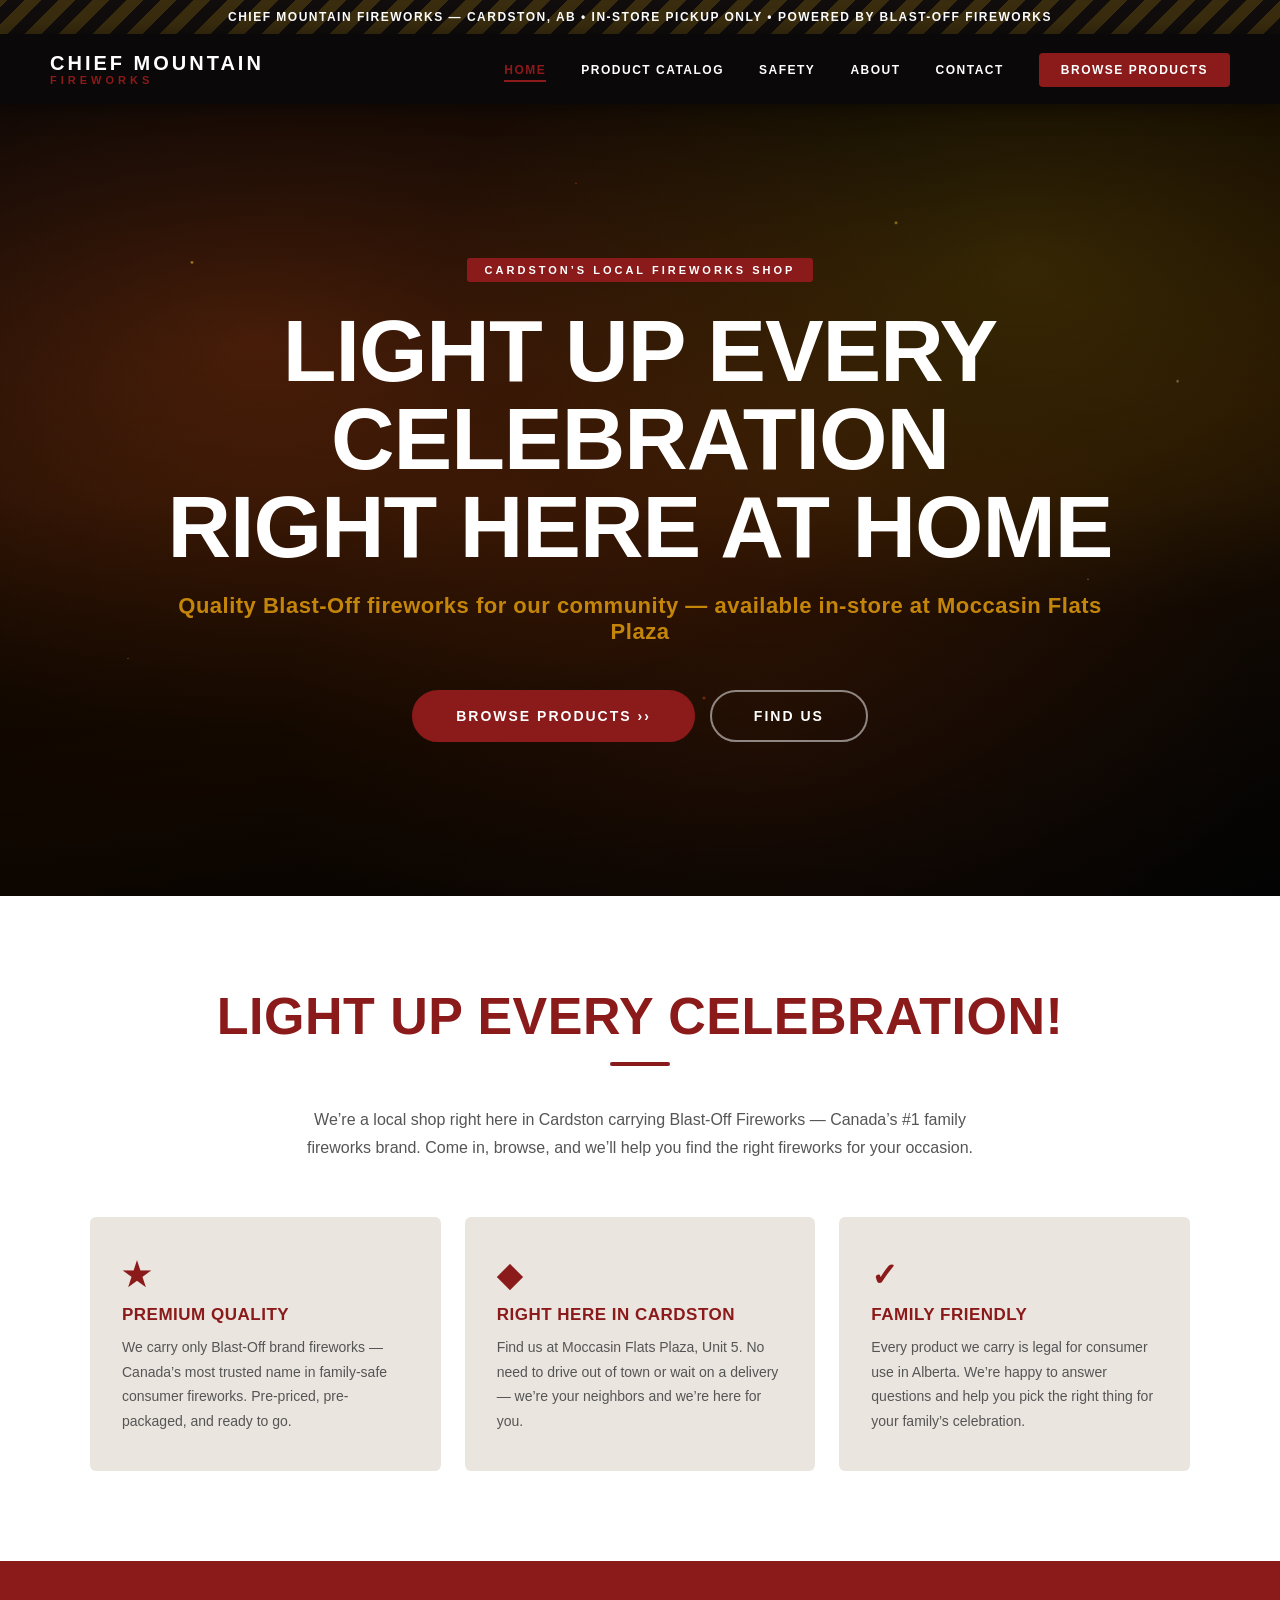
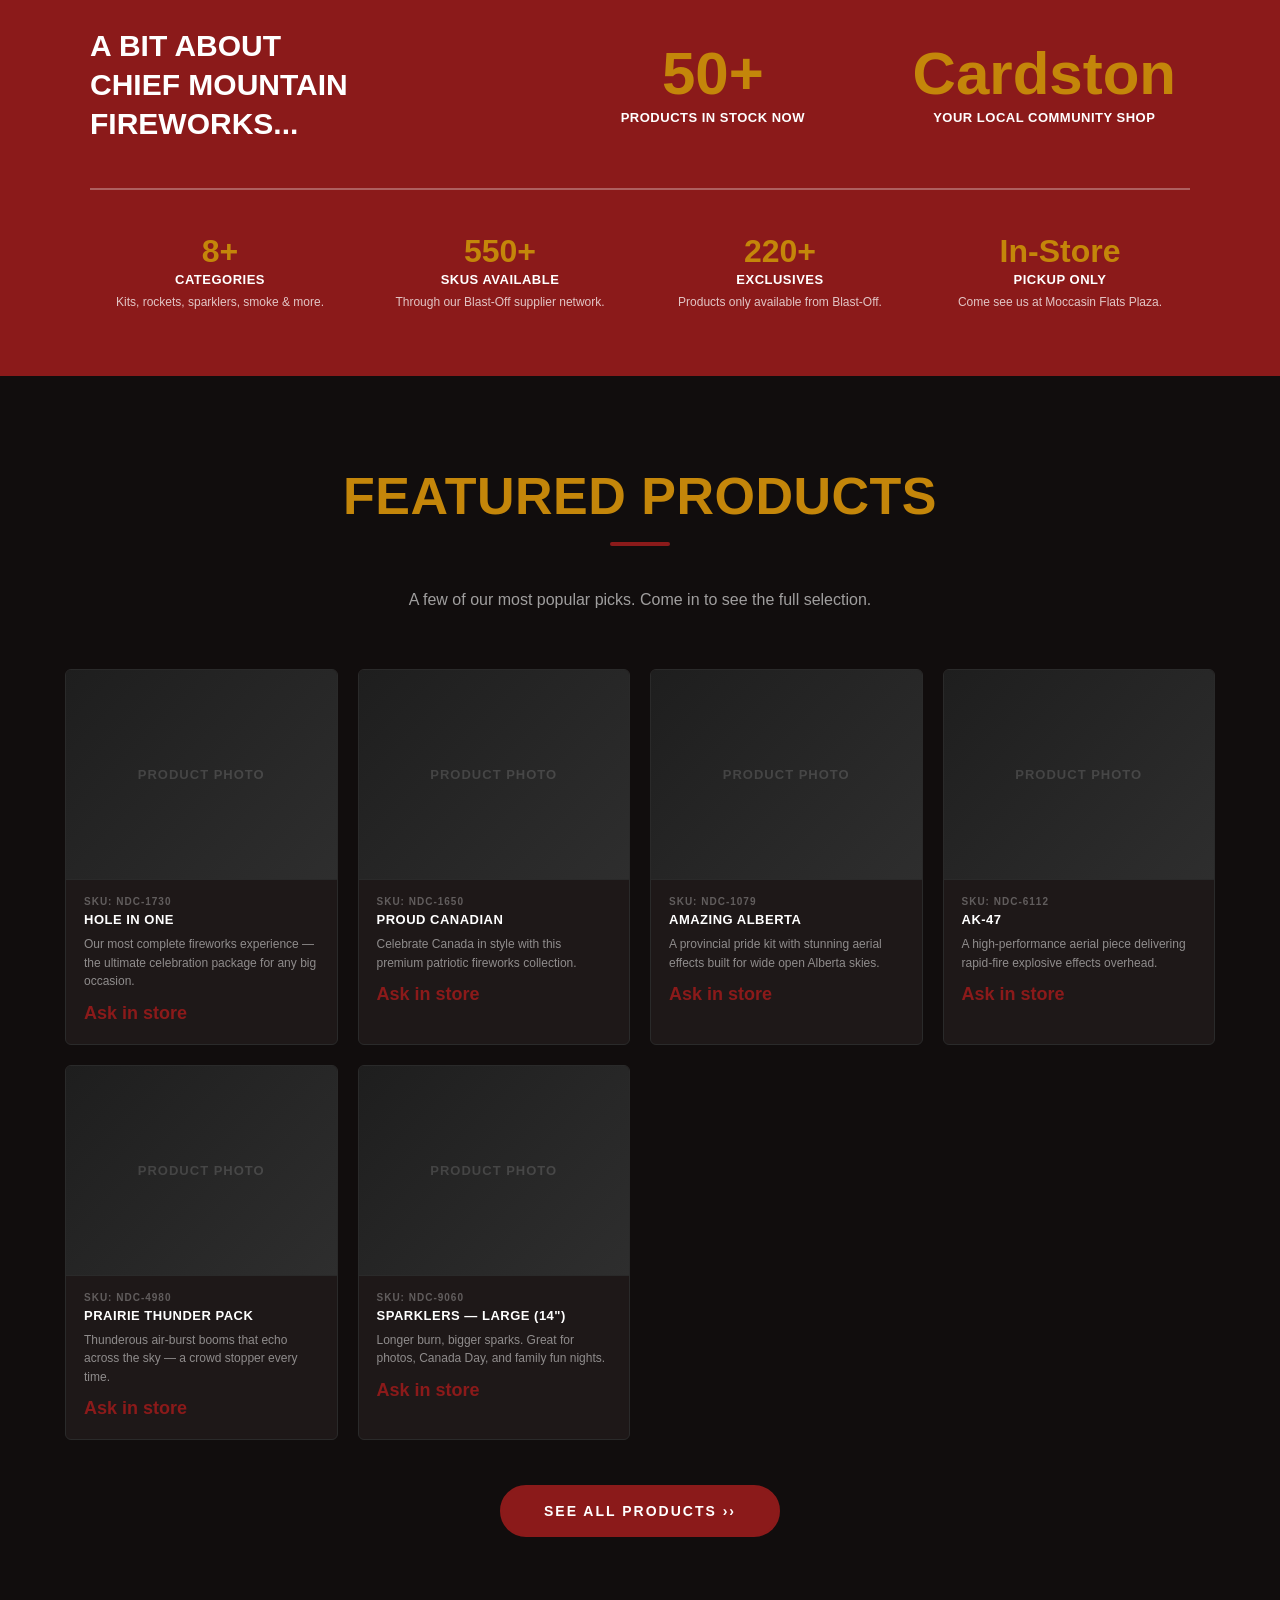
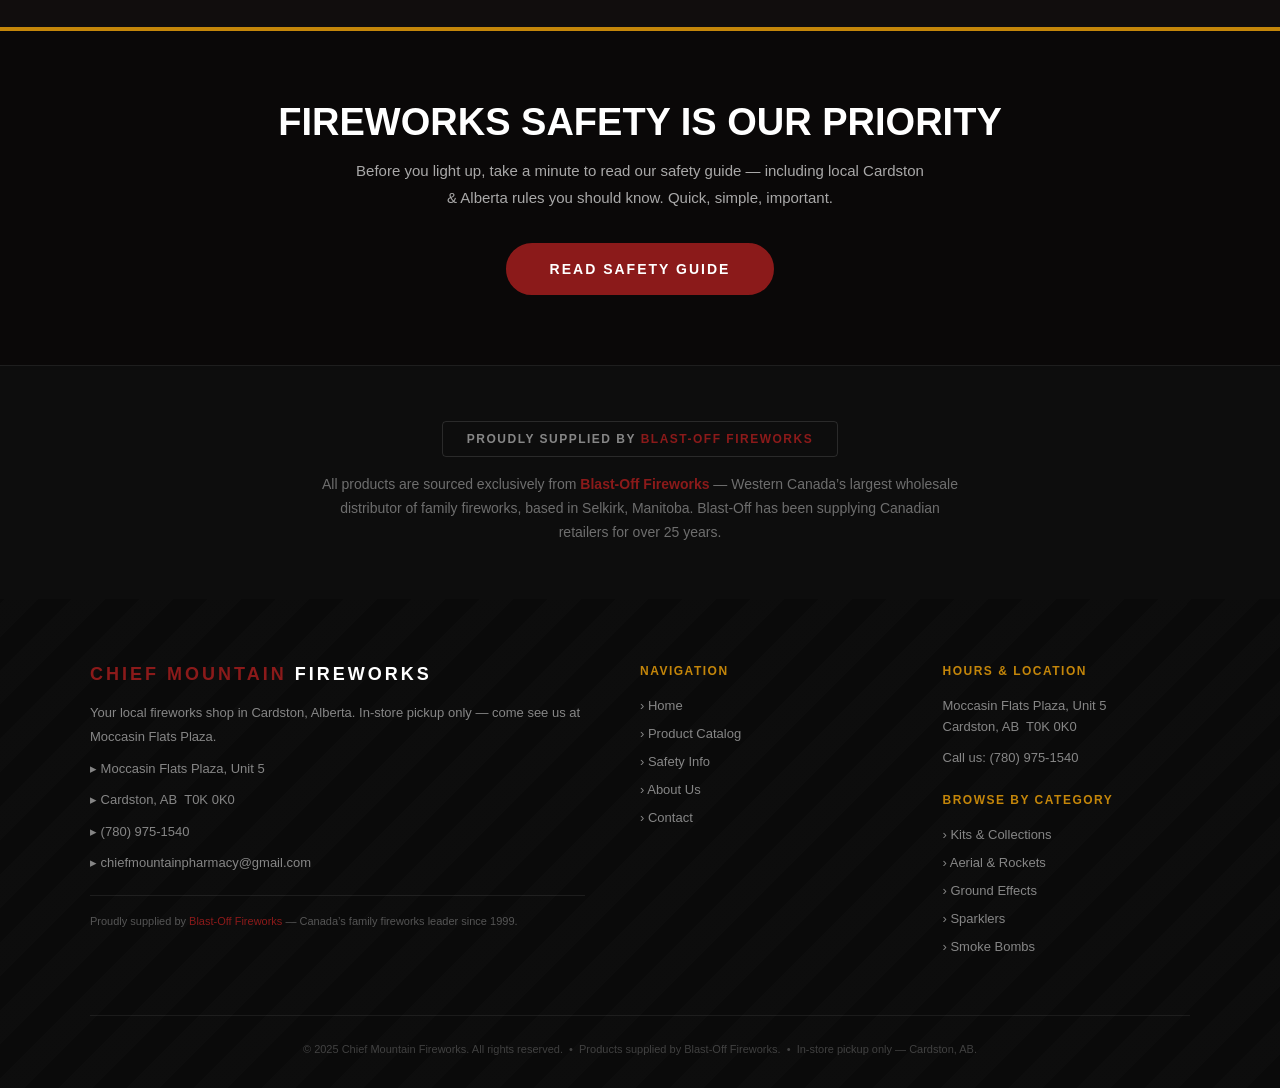
==== commit 5d19b234: "Add files via upload" ====
--- a/index.html
+++ b/index.html
@@ -25,7 +25,7 @@
         </a>
         <ul class="nav-links">
             <li><a href="index.html" class="active">Home</a></li>
-            <li><a href="shop.html">Shop</a></li>
+            <li><a href="shop.html">Product Catalog</a></li>
             <li><a href="safety.html">Safety</a></li>
             <li><a href="about.html">About</a></li>
             <li><a href="about.html#contact">Contact</a></li>
@@ -237,7 +237,7 @@
                 <h4>Navigation</h4>
                 <ul>
                     <li><a href="index.html">&#x203A; Home</a></li>
-                    <li><a href="shop.html">&#x203A; Shop</a></li>
+                    <li><a href="shop.html">&#x203A; Product Catalog</a></li>
                     <li><a href="safety.html">&#x203A; Safety Info</a></li>
                     <li><a href="about.html">&#x203A; About Us</a></li>
                     <li><a href="about.html#contact">&#x203A; Contact</a></li>
@@ -247,7 +247,7 @@
                 <h4>Hours &amp; Location</h4>
                 <p class="info-line">Moccasin Flats Plaza, Unit 5<br>Cardston, AB &nbsp;T0K 0K0</p>
                 <p class="info-line" style="margin-top: 10px;">Call us: (780) 975-1540</p>
-                <h4 style="margin-top: 24px;">Shop By Type</h4>
+                <h4 style="margin-top: 24px;">Browse by Category</h4>
                 <ul>
                     <li><a href="shop.html#kits">&#x203A; Kits &amp; Collections</a></li>
                     <li><a href="shop.html#aerials">&#x203A; Aerial &amp; Rockets</a></li>
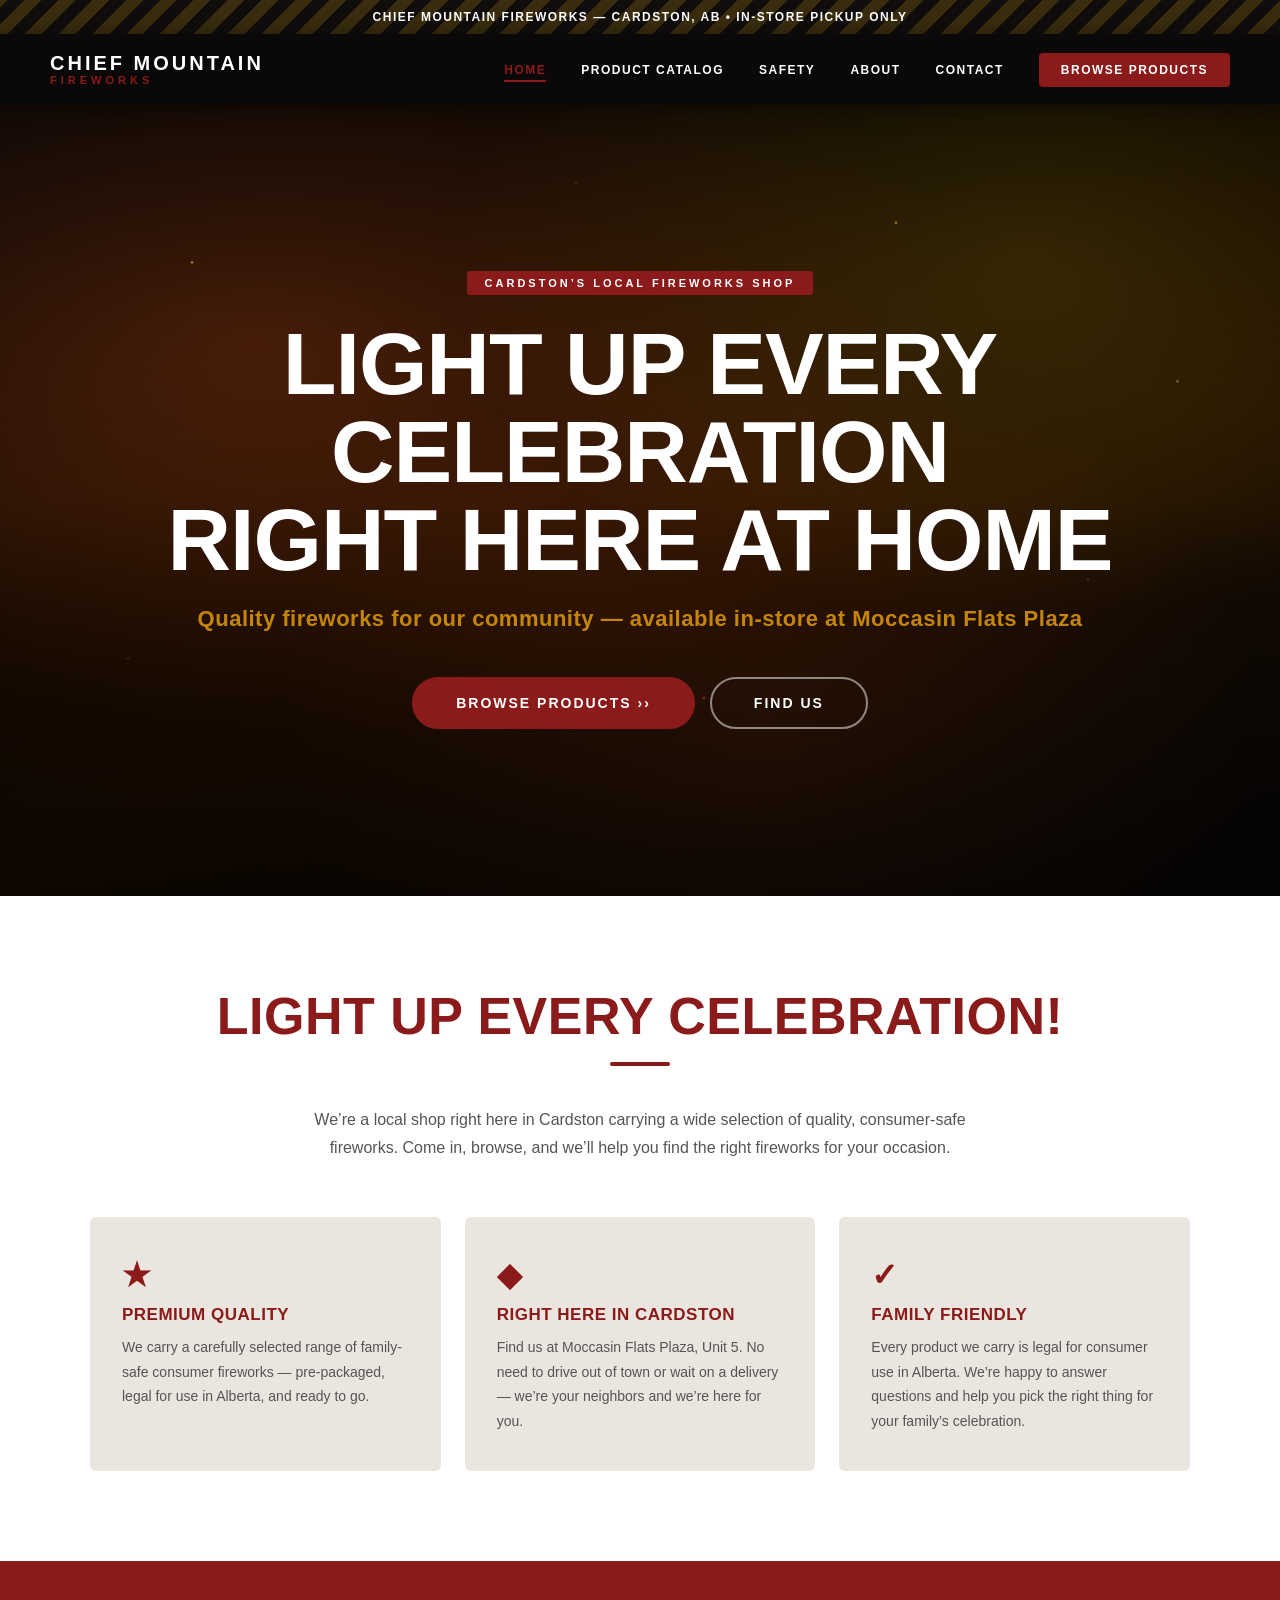
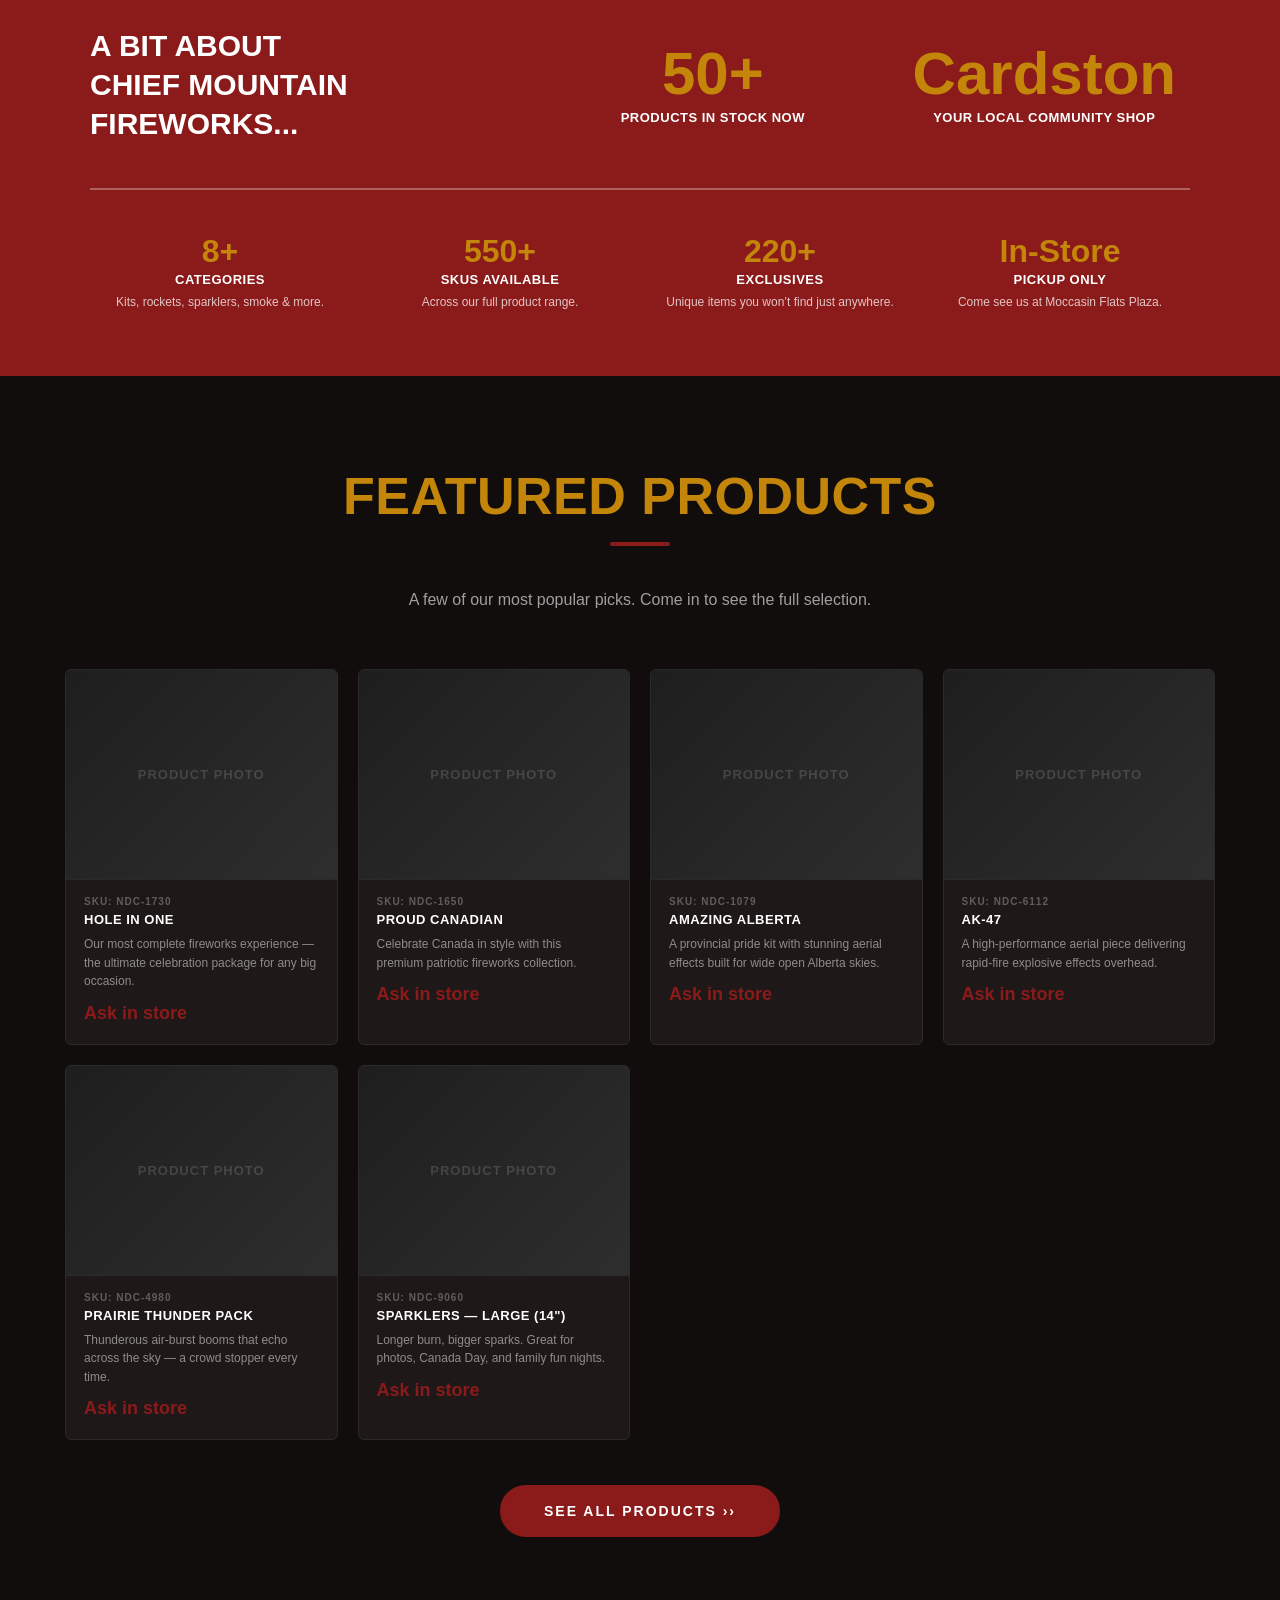
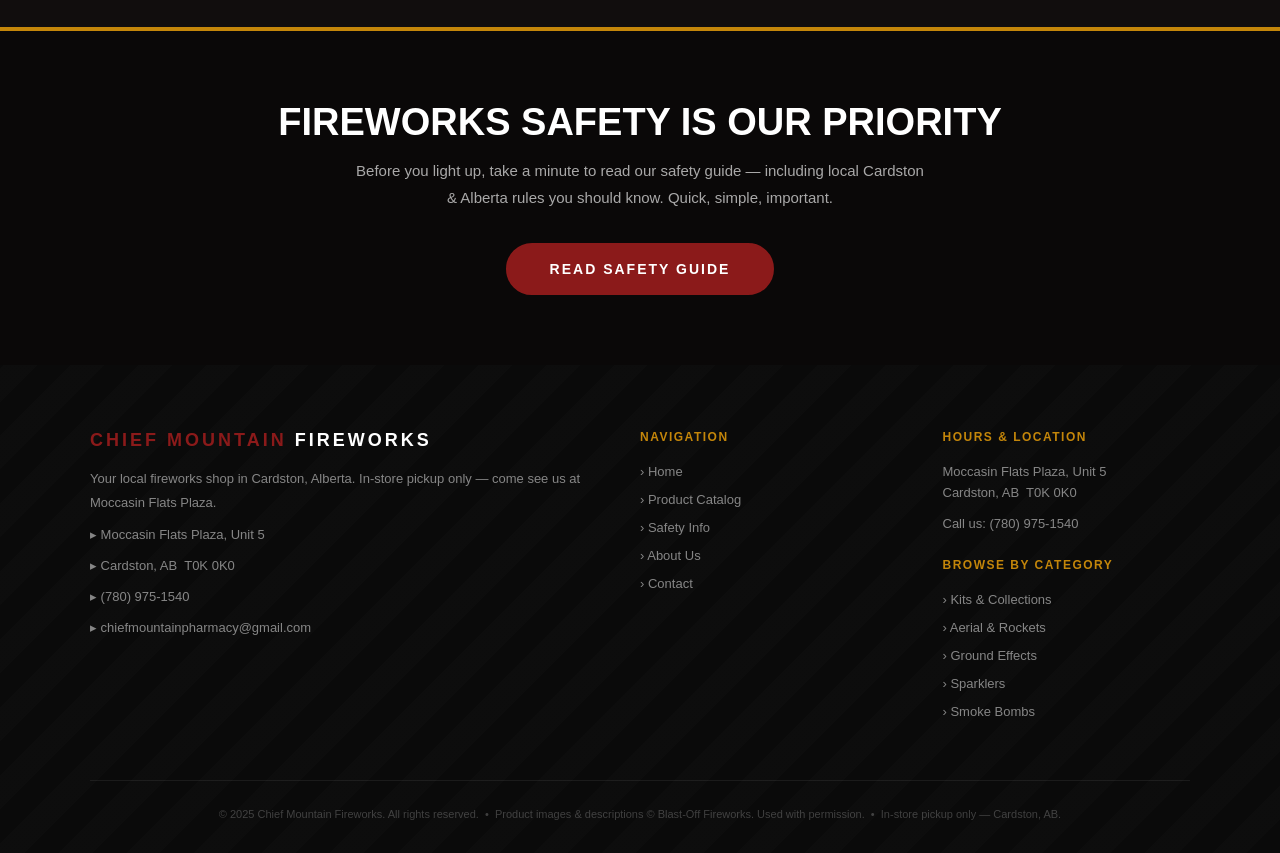
==== commit d031447c: "Add files via upload" ====
--- a/index.html
+++ b/index.html
@@ -12,7 +12,7 @@
          ANNOUNCEMENT BAR
          ============================================================ -->
     <div class="announcement-bar">
-        Chief Mountain Fireworks &mdash; Cardston, AB &bull; In-Store Pickup Only &bull; Powered by Blast-Off Fireworks
+        Chief Mountain Fireworks &mdash; Cardston, AB &bull; In-Store Pickup Only
     </div>
 
     <!-- ============================================================
@@ -42,7 +42,7 @@
         <div class="hero-content">
             <span class="hero-eyebrow">Cardston&rsquo;s Local Fireworks Shop</span>
             <h1>Light Up Every<br>Celebration<br>Right Here at Home</h1>
-            <p class="subtitle">Quality Blast-Off fireworks for our community &mdash; available in-store at Moccasin Flats Plaza</p>
+            <p class="subtitle">Quality fireworks for our community &mdash; available in-store at Moccasin Flats Plaza</p>
             <div class="hero-buttons">
                 <a href="shop.html" class="btn-primary">Browse Products &rsaquo;&rsaquo;</a>
                 <a href="about.html#contact" class="btn-outline">Find Us</a>
@@ -57,14 +57,14 @@
         <h2 class="section-title orange">Light Up Every Celebration!</h2>
         <div class="divider-bar"></div>
         <p class="section-subtitle dark">
-            We&rsquo;re a local shop right here in Cardston carrying Blast-Off Fireworks &mdash; Canada&rsquo;s #1 family fireworks brand.
+            We&rsquo;re a local shop right here in Cardston carrying a wide selection of quality, consumer-safe fireworks.
             Come in, browse, and we&rsquo;ll help you find the right fireworks for your occasion.
         </p>
         <div class="features-grid">
             <div class="feature-card">
                 <div class="feature-icon">&#9733;</div>
                 <h3>Premium Quality</h3>
-                <p>We carry only Blast-Off brand fireworks &mdash; Canada&rsquo;s most trusted name in family-safe consumer fireworks. Pre-priced, pre-packaged, and ready to go.</p>
+                <p>We carry a carefully selected range of family-safe consumer fireworks &mdash; pre-packaged, legal for use in Alberta, and ready to go.</p>
             </div>
             <div class="feature-card">
                 <div class="feature-icon">&#9670;</div>
@@ -104,12 +104,12 @@
                 <div class="stat-item">
                     <div class="stat-number">550+</div>
                     <div class="stat-label">SKUs Available</div>
-                    <p>Through our Blast-Off supplier network.</p>
+                    <p>Across our full product range.</p>
                 </div>
                 <div class="stat-item">
                     <div class="stat-number">220+</div>
                     <div class="stat-label">Exclusives</div>
-                    <p>Products only available from Blast-Off.</p>
+                    <p>Unique items you won&rsquo;t find just anywhere.</p>
                 </div>
                 <div class="stat-item">
                     <div class="stat-number">In-Store</div>
@@ -204,17 +204,6 @@
         <a href="safety.html" class="btn-primary">Read Safety Guide</a>
     </section>
 
-    <!-- ============================================================
-         SUPPLIER ATTRIBUTION
-         ============================================================ -->
-    <section class="supplier-section">
-        <div class="supplier-badge">Proudly Supplied By <span>Blast-Off Fireworks</span></div>
-        <p>
-            All products are sourced exclusively from <a href="https://blastofffireworks.ca" target="_blank" rel="noopener">Blast-Off Fireworks</a> &mdash;
-            Western Canada&rsquo;s largest wholesale distributor of family fireworks, based in Selkirk, Manitoba.
-            Blast-Off has been supplying Canadian retailers for over 25 years.
-        </p>
-    </section>
 
     <!-- ============================================================
          FOOTER
@@ -228,10 +217,6 @@
                 <p class="contact-line">&#x25B8; Cardston, AB &nbsp;T0K 0K0</p>
                 <p class="contact-line">&#x25B8; (780) 975-1540</p>
                 <p class="contact-line">&#x25B8; chiefmountainpharmacy@gmail.com</p>
-                <div class="footer-attribution">
-                    Proudly supplied by <a href="https://blastofffireworks.ca" target="_blank" rel="noopener">Blast-Off Fireworks</a>
-                    &mdash; Canada&rsquo;s family fireworks leader since 1999.
-                </div>
             </div>
             <div class="footer-col">
                 <h4>Navigation</h4>
@@ -259,7 +244,7 @@
         </div>
         <div class="footer-bottom">
             &copy; 2025 Chief Mountain Fireworks. All rights reserved.
-            &nbsp;&bull;&nbsp; Products supplied by Blast-Off Fireworks.
+            &nbsp;&bull;&nbsp; Product images &amp; descriptions &copy; Blast-Off Fireworks. Used with permission.
             &nbsp;&bull;&nbsp; In-store pickup only &mdash; Cardston, AB.
         </div>
     </footer>
